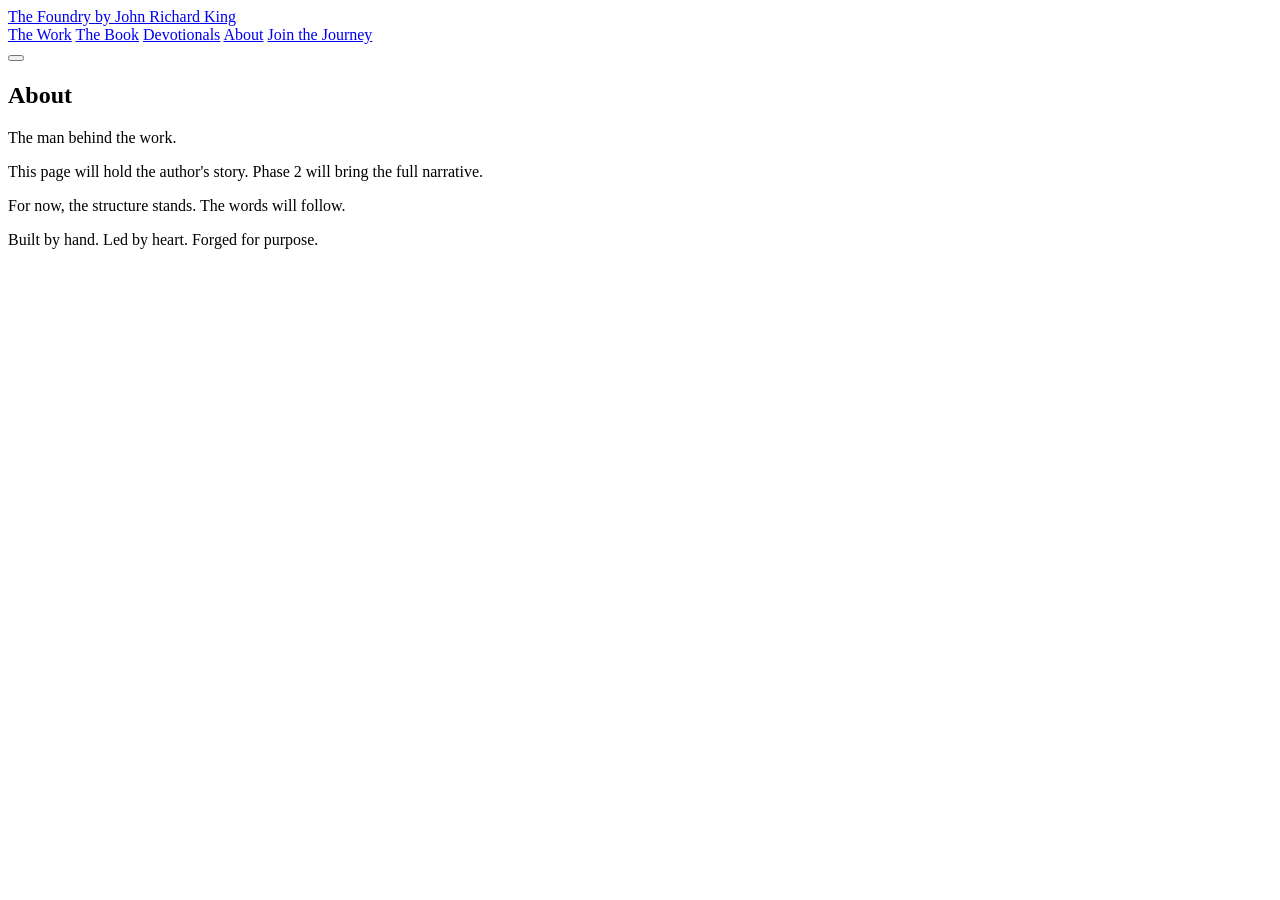
==== about.html @ 4deb9537 "phase 1: Visual Shell" ====
<!DOCTYPE html>
<html lang="en">
<head>
  <meta charset="UTF-8">
  <meta name="viewport" content="width=device-width, initial-scale=1.0">
  <title>About — The Foundry</title>
  <link rel="preconnect" href="https://fonts.googleapis.com">
  <link rel="preconnect" href="https://fonts.gstatic.com" crossorigin>
  <link href="https://fonts.googleapis.com/css2?family=Cormorant+Garamond:wght@400;500;600&family=Inter:wght@300;400;500&display=swap" rel="stylesheet">
  <link rel="stylesheet" href="css/style.css">
</head>
<body>
  <header class="site-header">
    <div class="site-header__inner">
      <a href="index.html" class="site-header__brand">
        <span class="site-header__title">The Foundry</span>
        <span class="site-header__subtitle">by John Richard King</span>
      </a>
      <nav class="site-nav" id="site-nav">
        <a href="work.html" class="site-nav__link">The Work</a>
        <a href="book.html" class="site-nav__link">The Book</a>
        <a href="devotionals.html" class="site-nav__link">Devotionals</a>
        <a href="about.html" class="site-nav__link site-nav__link--active">About</a>
        <a href="join.html" class="site-nav__cta">Join the Journey</a>
      </nav>
      <button class="nav-toggle" id="nav-toggle" aria-label="Toggle navigation">
        <span class="nav-toggle__bar"></span>
        <span class="nav-toggle__bar"></span>
        <span class="nav-toggle__bar"></span>
      </button>
    </div>
  </header>

  <main>
    <section class="page-hero">
      <h1 class="page-hero__title">About</h1>
      <div class="page-hero__rule"></div>
      <p class="page-hero__subtitle">The man behind the work.</p>
    </section>

    <div class="page-content container--narrow">
      <p>This page will hold the author's story. Phase 2 will bring the full narrative.</p>

      <div class="section-rule"></div>

      <p>For now, the structure stands. The words will follow.</p>
    </div>
  </main>

  <footer class="site-footer">
    <div class="container">
      <p class="site-footer__text">Built by hand. Led by heart. Forged for purpose.</p>
    </div>
  </footer>

  <script src="js/main.js"></script>
</body>
</html>
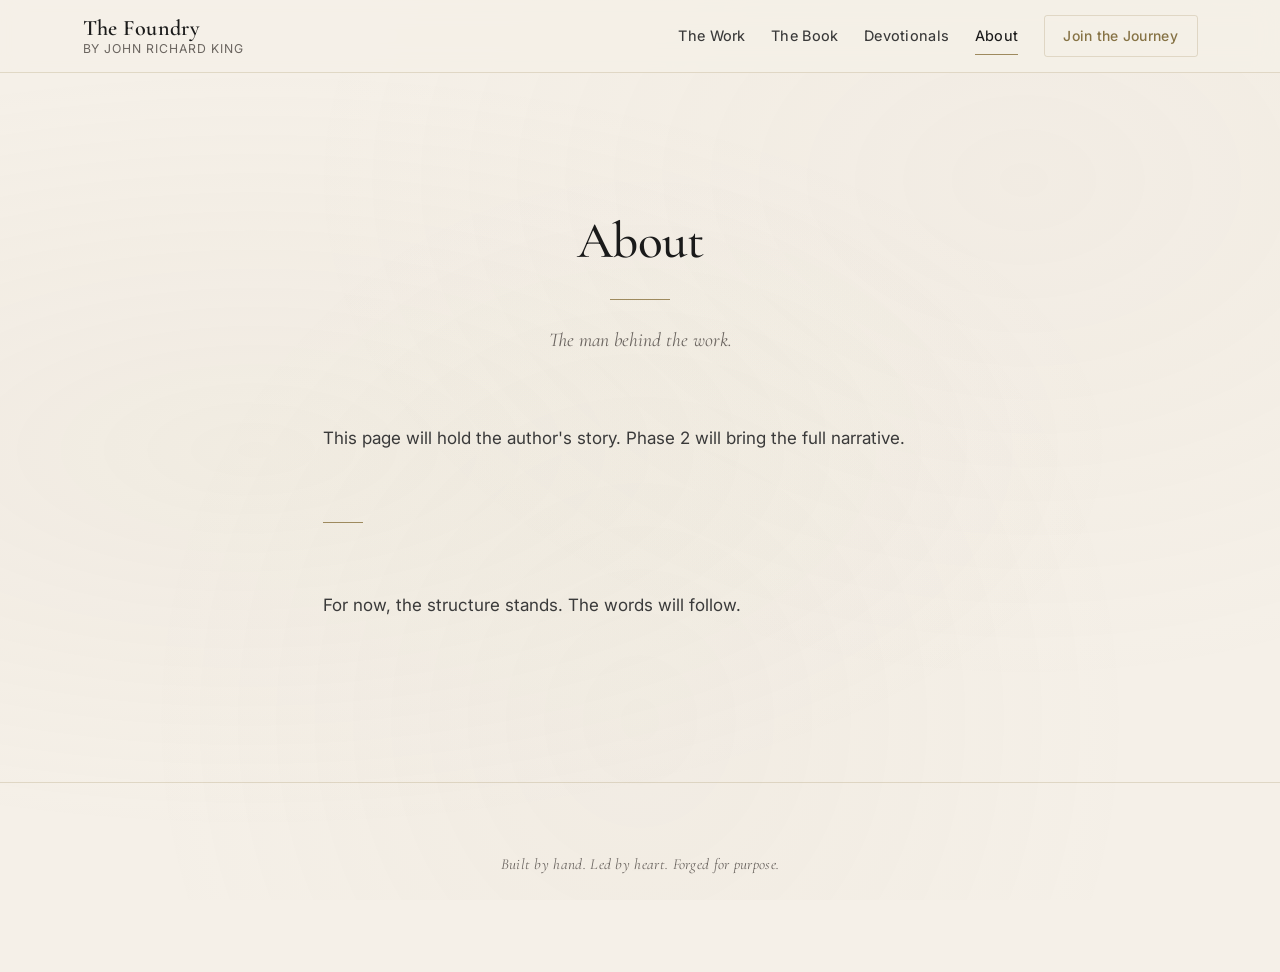
==== commit 0086651d: "Add files via upload" ====
--- a/about.html
+++ b/about.html
@@ -4,10 +4,14 @@
   <meta charset="UTF-8">
   <meta name="viewport" content="width=device-width, initial-scale=1.0">
   <title>About — The Foundry</title>
+  <meta name="description" content="The man behind the work.">
+
   <link rel="preconnect" href="https://fonts.googleapis.com">
   <link rel="preconnect" href="https://fonts.gstatic.com" crossorigin>
   <link href="https://fonts.googleapis.com/css2?family=Cormorant+Garamond:wght@400;500;600&family=Inter:wght@300;400;500&display=swap" rel="stylesheet">
-  <link rel="stylesheet" href="css/style.css">
+
+  <link rel="stylesheet" href="style.css">
+  <script src="main.js" defer></script>
 </head>
 <body>
   <header class="site-header">
@@ -38,13 +42,11 @@
       <p class="page-hero__subtitle">The man behind the work.</p>
     </section>
 
-    <div class="page-content container--narrow">
+    <section class="page-content container--narrow">
       <p>This page will hold the author's story. Phase 2 will bring the full narrative.</p>
-
       <div class="section-rule"></div>
-
       <p>For now, the structure stands. The words will follow.</p>
-    </div>
+    </section>
   </main>
 
   <footer class="site-footer">
@@ -52,7 +54,5 @@
       <p class="site-footer__text">Built by hand. Led by heart. Forged for purpose.</p>
     </div>
   </footer>
-
-  <script src="js/main.js"></script>
 </body>
 </html>
--- a/style.css
+++ b/style.css
@@ -0,0 +1,601 @@
+/* ============================================================
+   johnrichardking.com — Phase 1: Visual System
+   Palette: parchment, letterpress ink, aged brass
+   Feel: archival paper, museum frames, editorial calm
+   ============================================================ */
+
+/* --- Reset & Base --- */
+*, *::before, *::after {
+  margin: 0;
+  padding: 0;
+  box-sizing: border-box;
+}
+
+:root {
+  --parchment:       #F5F0E8;
+  --parchment-deep:  #EDE7DA;
+  --ink:             #1A1A1A;
+  --ink-soft:        #3A3A3A;
+  --ink-muted:       #6B6560;
+  --gold:            #9E8A5E;
+  --gold-dark:       #867345;
+  --gold-light:      #B8A67A;
+  --gold-faint:      rgba(158, 138, 94, 0.15);
+  --gold-hairline:   rgba(158, 138, 94, 0.25);
+  --white:           #FDFCF9;
+  --shadow-soft:     rgba(30, 28, 24, 0.06);
+  --shadow-medium:   rgba(30, 28, 24, 0.12);
+  --shadow-deep:     rgba(30, 28, 24, 0.18);
+
+  --font-serif:      'Cormorant Garamond', 'Georgia', serif;
+  --font-sans:       'Inter', 'Helvetica Neue', sans-serif;
+  --font-size-base:  17px;
+  --line-height:     1.75;
+  --reading-width:   720px;
+
+  --space-xs:  0.5rem;
+  --space-sm:  1rem;
+  --space-md:  1.5rem;
+  --space-lg:  2.5rem;
+  --space-xl:  4rem;
+  --space-2xl: 6rem;
+  --space-3xl: 8rem;
+
+  --ease-gentle:     cubic-bezier(0.25, 0.1, 0.25, 1);
+  --transition-fast: 0.2s var(--ease-gentle);
+  --transition-med:  0.35s var(--ease-gentle);
+  --transition-slow: 0.5s var(--ease-gentle);
+}
+
+
+/* --- Typography --- */
+html {
+  font-size: var(--font-size-base);
+  -webkit-font-smoothing: antialiased;
+  -moz-osx-font-smoothing: grayscale;
+}
+
+body {
+  font-family: var(--font-sans);
+  color: var(--ink);
+  background-color: var(--parchment);
+  line-height: var(--line-height);
+  overflow-x: hidden;
+}
+
+h1, h2, h3, h4, h5, h6 {
+  font-family: var(--font-serif);
+  font-weight: 500;
+  line-height: 1.25;
+  color: var(--ink);
+}
+
+h1 { font-size: clamp(2.2rem, 4vw, 3.2rem); letter-spacing: -0.01em; }
+h2 { font-size: clamp(1.6rem, 3vw, 2.2rem); letter-spacing: -0.005em; }
+h3 { font-size: clamp(1.2rem, 2vw, 1.5rem); }
+
+p {
+  max-width: var(--reading-width);
+  margin-bottom: var(--space-md);
+  color: var(--ink-soft);
+}
+
+a {
+  color: var(--gold-dark);
+  text-decoration: none;
+  transition: color var(--transition-fast);
+}
+
+a:hover { color: var(--gold); }
+
+::selection {
+  background-color: var(--gold-faint);
+  color: var(--ink);
+}
+
+
+/* --- Layout --- */
+.container {
+  width: 100%;
+  max-width: 1200px;
+  margin: 0 auto;
+  padding: 0 var(--space-lg);
+}
+
+.container--narrow {
+  max-width: var(--reading-width);
+  margin: 0 auto;
+  padding: 0 var(--space-lg);
+}
+
+
+/* ============================================================
+   HEADER / NAVIGATION
+   ============================================================ */
+.site-header {
+  position: sticky;
+  top: 0;
+  z-index: 100;
+  background-color: rgba(245, 240, 232, 0.92);
+  backdrop-filter: blur(12px);
+  -webkit-backdrop-filter: blur(12px);
+  border-bottom: 1px solid var(--gold-hairline);
+  transition: box-shadow var(--transition-med);
+}
+
+.site-header.scrolled {
+  box-shadow: 0 1px 8px var(--shadow-soft);
+}
+
+.site-header__inner {
+  display: flex;
+  align-items: center;
+  justify-content: space-between;
+  height: 72px;
+  max-width: 1200px;
+  margin: 0 auto;
+  padding: 0 var(--space-lg);
+}
+
+.site-header__brand {
+  display: flex;
+  flex-direction: column;
+  gap: 0;
+  text-decoration: none;
+}
+
+.site-header__brand:hover { color: var(--ink); }
+
+.site-header__title {
+  font-family: var(--font-serif);
+  font-size: 1.3rem;
+  font-weight: 600;
+  color: var(--ink);
+  letter-spacing: 0.02em;
+  line-height: 1.2;
+}
+
+.site-header__subtitle {
+  font-family: var(--font-sans);
+  font-size: 0.72rem;
+  color: var(--ink-muted);
+  letter-spacing: 0.08em;
+  text-transform: uppercase;
+  line-height: 1.2;
+}
+
+/* Desktop nav */
+.site-nav {
+  display: flex;
+  align-items: center;
+  gap: var(--space-md);
+}
+
+.site-nav__link {
+  font-family: var(--font-sans);
+  font-size: 0.85rem;
+  font-weight: 450;
+  color: var(--ink-soft);
+  letter-spacing: 0.02em;
+  text-decoration: none;
+  padding: 0.4rem 0;
+  position: relative;
+  transition: color var(--transition-fast);
+}
+
+.site-nav__link::after {
+  content: '';
+  position: absolute;
+  bottom: 0;
+  left: 0;
+  width: 0;
+  height: 1px;
+  background-color: var(--gold);
+  transition: width var(--transition-med);
+}
+
+.site-nav__link:hover { color: var(--ink); }
+.site-nav__link:hover::after { width: 100%; }
+.site-nav__link--active { color: var(--ink); }
+.site-nav__link--active::after { width: 100%; }
+
+/* Join button */
+.site-nav__cta {
+  font-family: var(--font-sans);
+  font-size: 0.82rem;
+  font-weight: 500;
+  color: var(--gold-dark);
+  letter-spacing: 0.02em;
+  text-decoration: none;
+  padding: 0.45rem 1.1rem;
+  border: 1px solid var(--gold-hairline);
+  border-radius: 3px;
+  transition: all var(--transition-fast);
+}
+
+.site-nav__cta:hover {
+  border-color: var(--gold);
+  color: var(--gold);
+  background-color: var(--gold-faint);
+}
+
+/* Mobile nav toggle */
+.nav-toggle {
+  display: none;
+  background: none;
+  border: none;
+  cursor: pointer;
+  padding: 0.5rem;
+  flex-direction: column;
+  gap: 5px;
+}
+
+.nav-toggle__bar {
+  display: block;
+  width: 22px;
+  height: 1.5px;
+  background-color: var(--ink);
+  transition: all var(--transition-fast);
+  transform-origin: center;
+}
+
+.nav-toggle.active .nav-toggle__bar:nth-child(1) {
+  transform: translateY(6.5px) rotate(45deg);
+}
+.nav-toggle.active .nav-toggle__bar:nth-child(2) {
+  opacity: 0;
+}
+.nav-toggle.active .nav-toggle__bar:nth-child(3) {
+  transform: translateY(-6.5px) rotate(-45deg);
+}
+
+
+/* ============================================================
+   FOOTER
+   ============================================================ */
+.site-footer {
+  padding: var(--space-xl) 0;
+  border-top: 1px solid var(--gold-hairline);
+  text-align: center;
+}
+
+.site-footer__text {
+  font-family: var(--font-serif);
+  font-size: 0.9rem;
+  font-style: italic;
+  color: var(--ink-muted);
+  letter-spacing: 0.02em;
+  max-width: none;
+}
+
+
+/* ============================================================
+   PAGE HERO SECTIONS
+   ============================================================ */
+.page-hero {
+  padding: var(--space-3xl) 0 var(--space-xl);
+  text-align: center;
+}
+
+.page-hero__title {
+  margin-bottom: var(--space-sm);
+}
+
+.page-hero__rule {
+  width: 60px;
+  height: 1px;
+  background-color: var(--gold);
+  border: none;
+  margin: var(--space-md) auto;
+}
+
+.page-hero__subtitle {
+  font-family: var(--font-serif);
+  font-size: 1.15rem;
+  font-style: italic;
+  color: var(--ink-muted);
+  max-width: 560px;
+  margin: 0 auto;
+  line-height: 1.6;
+}
+
+
+/* ============================================================
+   PICTURE FRAME CARDS — 3D Floating Hover
+   ============================================================ */
+.frame-card {
+  position: relative;
+  background-color: var(--white);
+  border: 1px solid var(--gold-hairline);
+  border-radius: 2px;
+  padding: var(--space-lg);
+  text-decoration: none;
+  color: var(--ink);
+  display: block;
+  transition:
+    transform var(--transition-med),
+    box-shadow var(--transition-med),
+    border-color var(--transition-med);
+  box-shadow:
+    0 1px 3px var(--shadow-soft),
+    0 4px 12px var(--shadow-soft);
+  overflow: hidden;
+}
+
+/* Gold accent line — animates in on hover */
+.frame-card::before {
+  content: '';
+  position: absolute;
+  top: 0;
+  left: 0;
+  right: 0;
+  height: 2px;
+  background-color: var(--gold);
+  transform: scaleX(0);
+  transform-origin: center;
+  transition: transform var(--transition-med);
+}
+
+.frame-card:hover {
+  transform: translateY(-6px);
+  box-shadow:
+    0 4px 12px var(--shadow-medium),
+    0 12px 36px var(--shadow-soft);
+  border-color: var(--gold-light);
+}
+
+.frame-card:hover::before {
+  transform: scaleX(1);
+}
+
+.frame-card__label {
+  font-family: var(--font-sans);
+  font-size: 0.72rem;
+  font-weight: 500;
+  text-transform: uppercase;
+  letter-spacing: 0.12em;
+  color: var(--gold-dark);
+  margin-bottom: var(--space-xs);
+  display: block;
+}
+
+.frame-card__title {
+  font-family: var(--font-serif);
+  font-size: 1.5rem;
+  font-weight: 500;
+  margin-bottom: var(--space-sm);
+  line-height: 1.3;
+}
+
+.frame-card__excerpt {
+  font-size: 0.92rem;
+  color: var(--ink-muted);
+  line-height: 1.65;
+  max-width: none;
+}
+
+.frame-card__arrow {
+  display: inline-block;
+  margin-top: var(--space-md);
+  font-family: var(--font-sans);
+  font-size: 0.8rem;
+  font-weight: 500;
+  color: var(--gold-dark);
+  letter-spacing: 0.05em;
+  transition: transform var(--transition-fast), color var(--transition-fast);
+}
+
+.frame-card:hover .frame-card__arrow {
+  transform: translateX(4px);
+  color: var(--gold);
+}
+
+
+/* ============================================================
+   HOMEPAGE
+   ============================================================ */
+.home-hero {
+  display: flex;
+  flex-direction: column;
+  align-items: center;
+  justify-content: center;
+  min-height: 55vh;
+  padding: var(--space-3xl) var(--space-lg);
+  text-align: center;
+}
+
+.home-hero__title {
+  font-family: var(--font-serif);
+  font-size: clamp(2.4rem, 5vw, 3.8rem);
+  font-weight: 500;
+  letter-spacing: -0.015em;
+  color: var(--ink);
+  margin-bottom: var(--space-sm);
+}
+
+.home-hero__rule {
+  width: 60px;
+  height: 1px;
+  background-color: var(--gold);
+  border: none;
+  margin: var(--space-md) auto;
+}
+
+.home-hero__tagline {
+  font-family: var(--font-serif);
+  font-size: clamp(1.05rem, 2vw, 1.3rem);
+  font-style: italic;
+  color: var(--ink-muted);
+  max-width: 540px;
+  line-height: 1.6;
+}
+
+/* Gateway Cards Grid */
+.home-gateways {
+  padding: 0 0 var(--space-3xl);
+}
+
+.home-gateways__grid {
+  display: grid;
+  grid-template-columns: repeat(3, 1fr);
+  gap: var(--space-lg);
+  max-width: 1100px;
+  margin: 0 auto;
+  padding: 0 var(--space-lg);
+}
+
+
+/* ============================================================
+   THE WORK PAGE
+   ============================================================ */
+.work-grid {
+  display: grid;
+  grid-template-columns: repeat(auto-fit, minmax(320px, 1fr));
+  gap: var(--space-lg);
+  padding-bottom: var(--space-3xl);
+}
+
+
+/* ============================================================
+   CONTENT PAGES
+   ============================================================ */
+.page-content {
+  max-width: var(--reading-width);
+  margin: 0 auto;
+  padding: 0 var(--space-lg) var(--space-3xl);
+}
+
+.page-content p {
+  margin-bottom: var(--space-md);
+}
+
+.page-content h2 {
+  margin-top: var(--space-xl);
+  margin-bottom: var(--space-md);
+}
+
+.section-rule {
+  width: 40px;
+  height: 1px;
+  background-color: var(--gold);
+  border: none;
+  margin: var(--space-xl) 0;
+}
+
+
+/* ============================================================
+   RESPONSIVE
+   ============================================================ */
+@media (max-width: 900px) {
+  .home-gateways__grid {
+    grid-template-columns: 1fr;
+    max-width: 520px;
+  }
+
+  .work-grid {
+    grid-template-columns: 1fr;
+  }
+}
+
+@media (max-width: 768px) {
+  .site-header__inner {
+    height: 64px;
+    padding: 0 var(--space-md);
+  }
+
+  .site-nav {
+    display: none;
+    position: fixed;
+    top: 64px;
+    left: 0;
+    right: 0;
+    bottom: 0;
+    background-color: rgba(245, 240, 232, 0.98);
+    backdrop-filter: blur(16px);
+    -webkit-backdrop-filter: blur(16px);
+    flex-direction: column;
+    align-items: center;
+    justify-content: center;
+    gap: var(--space-lg);
+    padding: var(--space-xl);
+  }
+
+  .site-nav.open {
+    display: flex;
+  }
+
+  .site-nav__link {
+    font-size: 1.1rem;
+  }
+
+  .site-nav__cta {
+    font-size: 1rem;
+    padding: 0.6rem 1.5rem;
+  }
+
+  .nav-toggle {
+    display: flex;
+  }
+
+  .container,
+  .container--narrow {
+    padding: 0 var(--space-md);
+  }
+
+  .home-hero {
+    min-height: 45vh;
+    padding: var(--space-2xl) var(--space-md);
+  }
+
+  .page-hero {
+    padding: var(--space-2xl) 0 var(--space-lg);
+  }
+
+  .home-gateways__grid {
+    padding: 0 var(--space-md);
+  }
+
+  .page-content {
+    padding: 0 var(--space-md) var(--space-3xl);
+  }
+}
+
+
+/* ============================================================
+   PREFERS REDUCED MOTION
+   ============================================================ */
+@media (prefers-reduced-motion: reduce) {
+  .frame-card,
+  .frame-card::before,
+  .frame-card__arrow,
+  .site-nav__link::after {
+    transition: none !important;
+  }
+
+  .frame-card:hover {
+    transform: none;
+  }
+
+  .frame-card:hover .frame-card__arrow {
+    transform: none;
+  }
+}
+
+
+/* ============================================================
+   SUBTLE PARCHMENT TEXTURE
+   ============================================================ */
+body::before {
+  content: '';
+  position: fixed;
+  top: 0;
+  left: 0;
+  width: 100%;
+  height: 100%;
+  pointer-events: none;
+  z-index: -1;
+  background-image:
+    radial-gradient(ellipse at 20% 50%, rgba(200, 185, 155, 0.08) 0%, transparent 60%),
+    radial-gradient(ellipse at 80% 20%, rgba(200, 185, 155, 0.06) 0%, transparent 50%),
+    radial-gradient(ellipse at 50% 80%, rgba(180, 165, 135, 0.05) 0%, transparent 55%);
+}
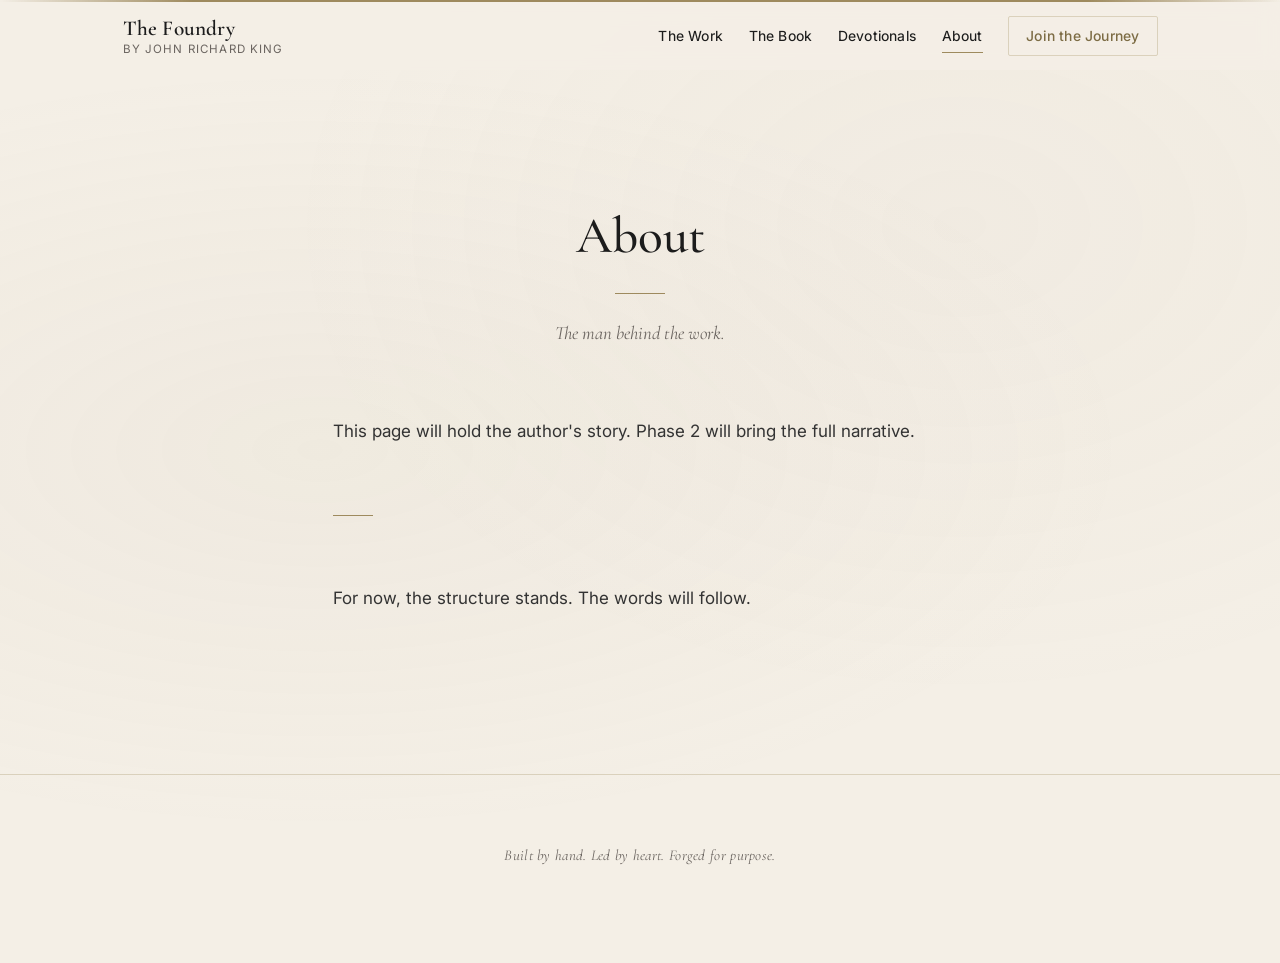
==== commit 0bd6d52d: "Add files via upload" ====
--- a/about.html
+++ b/about.html
@@ -8,12 +8,15 @@
 
   <link rel="preconnect" href="https://fonts.googleapis.com">
   <link rel="preconnect" href="https://fonts.gstatic.com" crossorigin>
-  <link href="https://fonts.googleapis.com/css2?family=Cormorant+Garamond:wght@400;500;600&family=Inter:wght@300;400;500&display=swap" rel="stylesheet">
+  <link href="https://fonts.googleapis.com/css2?family=Cormorant+Garamond:ital,wght@0,400;0,500;0,600;1,400;1,500&family=Inter:wght@300;400;450;500&display=swap" rel="stylesheet">
 
   <link rel="stylesheet" href="style.css">
   <script src="main.js" defer></script>
 </head>
 <body>
+
+  <div class="gold-top-rule"></div>
+
   <header class="site-header">
     <div class="site-header__inner">
       <a href="index.html" class="site-header__brand">
--- a/style.css
+++ b/style.css
@@ -1,10 +1,8 @@
 /* ============================================================
-   johnrichardking.com — Phase 1: Visual System
-   Palette: parchment, letterpress ink, aged brass
-   Feel: archival paper, museum frames, editorial calm
-   ============================================================ */
-
-/* --- Reset & Base --- */
+   johnrichardking.com — V3
+   A study, a desk, a book left open, a conversation begun.
+   ============================================================ */
+
 *, *::before, *::after {
   margin: 0;
   padding: 0;
@@ -12,175 +10,187 @@
 }
 
 :root {
-  --parchment:       #F5F0E8;
-  --parchment-deep:  #EDE7DA;
-  --ink:             #1A1A1A;
-  --ink-soft:        #3A3A3A;
+  /* Palette */
+  --parchment:       #F4EFE6;
+  --parchment-warm:  #EDE8DC;
+  --ink:             #1C1C1C;
+  --ink-soft:        #333333;
   --ink-muted:       #6B6560;
+  --ink-faint:       #9A948D;
   --gold:            #9E8A5E;
-  --gold-dark:       #867345;
+  --gold-dark:       #7D6C45;
   --gold-light:      #B8A67A;
-  --gold-faint:      rgba(158, 138, 94, 0.15);
-  --gold-hairline:   rgba(158, 138, 94, 0.25);
-  --white:           #FDFCF9;
-  --shadow-soft:     rgba(30, 28, 24, 0.06);
-  --shadow-medium:   rgba(30, 28, 24, 0.12);
-  --shadow-deep:     rgba(30, 28, 24, 0.18);
-
-  --font-serif:      'Cormorant Garamond', 'Georgia', serif;
-  --font-sans:       'Inter', 'Helvetica Neue', sans-serif;
-  --font-size-base:  17px;
-  --line-height:     1.75;
-  --reading-width:   720px;
-
-  --space-xs:  0.5rem;
-  --space-sm:  1rem;
-  --space-md:  1.5rem;
-  --space-lg:  2.5rem;
-  --space-xl:  4rem;
-  --space-2xl: 6rem;
-  --space-3xl: 8rem;
-
-  --ease-gentle:     cubic-bezier(0.25, 0.1, 0.25, 1);
-  --transition-fast: 0.2s var(--ease-gentle);
-  --transition-med:  0.35s var(--ease-gentle);
-  --transition-slow: 0.5s var(--ease-gentle);
-}
-
-
-/* --- Typography --- */
+  --gold-faint:      rgba(158, 138, 94, 0.12);
+  --gold-hairline:   rgba(158, 138, 94, 0.3);
+  --cream:           #FDFBF7;
+  --dark:            #1C1C1A;
+  --dark-soft:       #2A2A27;
+  --shadow-xs:       rgba(28, 28, 26, 0.04);
+  --shadow-sm:       rgba(28, 28, 26, 0.08);
+  --shadow-md:       rgba(28, 28, 26, 0.14);
+
+  /* Typography */
+  --serif:           'Cormorant Garamond', 'Georgia', serif;
+  --sans:            'Inter', 'Helvetica Neue', sans-serif;
+  --base-size:       17px;
+  --reading-measure: 700px;
+
+  /* Spacing */
+  --xs:  0.5rem;
+  --sm:  1rem;
+  --md:  1.5rem;
+  --lg:  2.5rem;
+  --xl:  4rem;
+  --2xl: 6rem;
+  --3xl: 8rem;
+
+  /* Motion */
+  --ease:        cubic-bezier(0.25, 0.1, 0.25, 1);
+  --t-fast:      0.2s var(--ease);
+  --t-med:       0.35s var(--ease);
+}
+
+
+/* --- Base --- */
 html {
-  font-size: var(--font-size-base);
+  font-size: var(--base-size);
   -webkit-font-smoothing: antialiased;
   -moz-osx-font-smoothing: grayscale;
+  scroll-behavior: smooth;
 }
 
 body {
-  font-family: var(--font-sans);
+  font-family: var(--sans);
   color: var(--ink);
   background-color: var(--parchment);
-  line-height: var(--line-height);
+  line-height: 1.72;
   overflow-x: hidden;
 }
 
-h1, h2, h3, h4, h5, h6 {
-  font-family: var(--font-serif);
-  font-weight: 500;
-  line-height: 1.25;
+h1, h2, h3, h4 {
+  font-family: var(--serif);
+  font-weight: 500;
+  line-height: 1.2;
   color: var(--ink);
 }
 
-h1 { font-size: clamp(2.2rem, 4vw, 3.2rem); letter-spacing: -0.01em; }
-h2 { font-size: clamp(1.6rem, 3vw, 2.2rem); letter-spacing: -0.005em; }
-h3 { font-size: clamp(1.2rem, 2vw, 1.5rem); }
-
 p {
-  max-width: var(--reading-width);
-  margin-bottom: var(--space-md);
+  max-width: var(--reading-measure);
   color: var(--ink-soft);
+  margin-bottom: var(--md);
 }
 
 a {
   color: var(--gold-dark);
   text-decoration: none;
-  transition: color var(--transition-fast);
-}
-
+  transition: color var(--t-fast);
+}
 a:hover { color: var(--gold); }
 
 ::selection {
-  background-color: var(--gold-faint);
+  background: var(--gold-faint);
   color: var(--ink);
+}
+
+img {
+  max-width: 100%;
+  display: block;
 }
 
 
 /* --- Layout --- */
 .container {
-  width: 100%;
-  max-width: 1200px;
+  max-width: 1120px;
   margin: 0 auto;
-  padding: 0 var(--space-lg);
+  padding: 0 var(--lg);
 }
 
 .container--narrow {
-  max-width: var(--reading-width);
+  max-width: var(--reading-measure);
   margin: 0 auto;
-  padding: 0 var(--space-lg);
-}
-
-
-/* ============================================================
-   HEADER / NAVIGATION
+  padding: 0 var(--lg);
+}
+
+
+/* ============================================================
+   GOLD TOP RULE
+   ============================================================ */
+.gold-top-rule {
+  height: 2px;
+  background: linear-gradient(90deg,
+    transparent 0%,
+    var(--gold) 15%,
+    var(--gold) 85%,
+    transparent 100%
+  );
+}
+
+
+/* ============================================================
+   NAVIGATION — Editorial, not app-style
    ============================================================ */
 .site-header {
   position: sticky;
   top: 0;
   z-index: 100;
-  background-color: rgba(245, 240, 232, 0.92);
-  backdrop-filter: blur(12px);
-  -webkit-backdrop-filter: blur(12px);
-  border-bottom: 1px solid var(--gold-hairline);
-  transition: box-shadow var(--transition-med);
-}
-
-.site-header.scrolled {
-  box-shadow: 0 1px 8px var(--shadow-soft);
+  background-color: rgba(244, 239, 230, 0.95);
+  backdrop-filter: blur(10px);
+  -webkit-backdrop-filter: blur(10px);
 }
 
 .site-header__inner {
   display: flex;
   align-items: center;
   justify-content: space-between;
-  height: 72px;
-  max-width: 1200px;
+  height: 68px;
+  max-width: 1120px;
   margin: 0 auto;
-  padding: 0 var(--space-lg);
+  padding: 0 var(--lg);
 }
 
 .site-header__brand {
   display: flex;
   flex-direction: column;
-  gap: 0;
   text-decoration: none;
 }
 
 .site-header__brand:hover { color: var(--ink); }
 
 .site-header__title {
-  font-family: var(--font-serif);
-  font-size: 1.3rem;
+  font-family: var(--serif);
+  font-size: 1.25rem;
   font-weight: 600;
   color: var(--ink);
-  letter-spacing: 0.02em;
+  letter-spacing: 0.01em;
   line-height: 1.2;
 }
 
 .site-header__subtitle {
-  font-family: var(--font-sans);
-  font-size: 0.72rem;
+  font-family: var(--sans);
+  font-size: 0.68rem;
   color: var(--ink-muted);
-  letter-spacing: 0.08em;
+  letter-spacing: 0.1em;
   text-transform: uppercase;
-  line-height: 1.2;
-}
-
-/* Desktop nav */
+  line-height: 1.1;
+  margin-top: 1px;
+}
+
 .site-nav {
   display: flex;
   align-items: center;
-  gap: var(--space-md);
+  gap: var(--md);
 }
 
 .site-nav__link {
-  font-family: var(--font-sans);
-  font-size: 0.85rem;
+  font-family: var(--sans);
+  font-size: 0.82rem;
   font-weight: 450;
-  color: var(--ink-soft);
-  letter-spacing: 0.02em;
+  color: var(--ink);
+  letter-spacing: 0.015em;
   text-decoration: none;
-  padding: 0.4rem 0;
+  padding: 0.3rem 0;
   position: relative;
-  transition: color var(--transition-fast);
+  transition: color var(--t-fast);
 }
 
 .site-nav__link::after {
@@ -190,36 +200,36 @@
   left: 0;
   width: 0;
   height: 1px;
-  background-color: var(--gold);
-  transition: width var(--transition-med);
-}
-
-.site-nav__link:hover { color: var(--ink); }
-.site-nav__link:hover::after { width: 100%; }
-.site-nav__link--active { color: var(--ink); }
-.site-nav__link--active::after { width: 100%; }
-
-/* Join button */
+  background: var(--gold);
+  transition: width var(--t-med);
+}
+
+.site-nav__link:hover::after,
+.site-nav__link--active::after {
+  width: 100%;
+}
+
+/* Join — gold accent */
 .site-nav__cta {
-  font-family: var(--font-sans);
+  font-family: var(--sans);
   font-size: 0.82rem;
   font-weight: 500;
   color: var(--gold-dark);
-  letter-spacing: 0.02em;
+  letter-spacing: 0.015em;
   text-decoration: none;
-  padding: 0.45rem 1.1rem;
+  padding: 0.4rem 1rem;
   border: 1px solid var(--gold-hairline);
-  border-radius: 3px;
-  transition: all var(--transition-fast);
+  border-radius: 2px;
+  transition: all var(--t-fast);
 }
 
 .site-nav__cta:hover {
   border-color: var(--gold);
+  background: var(--gold-faint);
   color: var(--gold);
-  background-color: var(--gold-faint);
-}
-
-/* Mobile nav toggle */
+}
+
+/* Mobile toggle */
 .nav-toggle {
   display: none;
   background: none;
@@ -234,95 +244,236 @@
   display: block;
   width: 22px;
   height: 1.5px;
-  background-color: var(--ink);
-  transition: all var(--transition-fast);
+  background: var(--ink);
+  transition: all var(--t-fast);
   transform-origin: center;
 }
 
 .nav-toggle.active .nav-toggle__bar:nth-child(1) {
   transform: translateY(6.5px) rotate(45deg);
 }
-.nav-toggle.active .nav-toggle__bar:nth-child(2) {
-  opacity: 0;
-}
+.nav-toggle.active .nav-toggle__bar:nth-child(2) { opacity: 0; }
 .nav-toggle.active .nav-toggle__bar:nth-child(3) {
   transform: translateY(-6.5px) rotate(-45deg);
 }
 
 
 /* ============================================================
-   FOOTER
-   ============================================================ */
-.site-footer {
-  padding: var(--space-xl) 0;
-  border-top: 1px solid var(--gold-hairline);
+   HOMEPAGE HERO
+   Photo left, text right (or stacked on mobile)
+   ============================================================ */
+.hero {
+  padding: var(--3xl) 0 var(--2xl);
+}
+
+.hero__inner {
+  display: grid;
+  grid-template-columns: 1fr 1.2fr;
+  gap: var(--2xl);
+  align-items: center;
+  max-width: 1120px;
+  margin: 0 auto;
+  padding: 0 var(--lg);
+}
+
+.hero__photo-frame {
+  position: relative;
+}
+
+.hero__photo {
+  width: 100%;
+  max-width: 420px;
+  border-radius: 2px;
+  box-shadow:
+    0 2px 8px var(--shadow-sm),
+    0 8px 32px var(--shadow-xs);
+}
+
+.hero__photo-frame::after {
+  content: '';
+  position: absolute;
+  bottom: -8px;
+  left: 8px;
+  right: -8px;
+  top: 8px;
+  border: 1px solid var(--gold-hairline);
+  border-radius: 2px;
+  z-index: -1;
+}
+
+.hero__text {
+  max-width: 520px;
+}
+
+.hero__overline {
+  font-family: var(--sans);
+  font-size: 0.72rem;
+  font-weight: 500;
+  text-transform: uppercase;
+  letter-spacing: 0.14em;
+  color: var(--gold-dark);
+  margin-bottom: var(--sm);
+}
+
+.hero__headline {
+  font-family: var(--serif);
+  font-size: clamp(2.2rem, 4.5vw, 3.4rem);
+  font-weight: 500;
+  letter-spacing: -0.01em;
+  line-height: 1.15;
+  color: var(--ink);
+  margin-bottom: var(--md);
+}
+
+.hero__body {
+  font-size: 1rem;
+  line-height: 1.75;
+  color: var(--ink-soft);
+  margin-bottom: var(--lg);
+}
+
+.hero__actions {
+  display: flex;
+  align-items: center;
+  gap: var(--md);
+  flex-wrap: wrap;
+}
+
+.btn-primary {
+  display: inline-block;
+  font-family: var(--sans);
+  font-size: 0.88rem;
+  font-weight: 500;
+  color: var(--cream);
+  background: var(--ink);
+  padding: 0.7rem 1.6rem;
+  border-radius: 2px;
+  letter-spacing: 0.02em;
+  text-decoration: none;
+  transition: all var(--t-fast);
+}
+
+.btn-primary:hover {
+  background: var(--dark-soft);
+  color: var(--cream);
+}
+
+.btn-secondary {
+  display: inline-block;
+  font-family: var(--sans);
+  font-size: 0.85rem;
+  font-weight: 450;
+  color: var(--gold-dark);
+  letter-spacing: 0.02em;
+  text-decoration: none;
+  padding: 0.3rem 0;
+  border-bottom: 1px solid var(--gold-hairline);
+  transition: all var(--t-fast);
+}
+
+.btn-secondary:hover {
+  color: var(--gold);
+  border-color: var(--gold);
+}
+
+
+/* ============================================================
+   DARK BANNER — Horizontal quote section
+   ============================================================ */
+.dark-banner {
+  background: var(--dark);
+  padding: var(--2xl) 0;
+}
+
+.dark-banner__inner {
+  max-width: 800px;
+  margin: 0 auto;
+  padding: 0 var(--lg);
   text-align: center;
 }
 
-.site-footer__text {
-  font-family: var(--font-serif);
-  font-size: 0.9rem;
+.dark-banner__quote {
+  font-family: var(--serif);
+  font-size: clamp(1.3rem, 2.5vw, 1.8rem);
+  font-weight: 400;
+  font-style: italic;
+  color: var(--parchment);
+  line-height: 1.5;
+  margin-bottom: var(--md);
+}
+
+.dark-banner__rule {
+  width: 50px;
+  height: 1px;
+  background: var(--gold);
+  margin: var(--md) auto;
+}
+
+.dark-banner__attr {
+  font-family: var(--sans);
+  font-size: 0.78rem;
+  font-weight: 400;
+  color: var(--ink-faint);
+  letter-spacing: 0.06em;
+  text-transform: uppercase;
+}
+
+
+/* ============================================================
+   PAGE HERO — Inner pages
+   ============================================================ */
+.page-hero {
+  padding: var(--3xl) 0 var(--xl);
+  text-align: center;
+}
+
+.page-hero__title {
+  font-family: var(--serif);
+  font-size: clamp(2.2rem, 4vw, 3.2rem);
+  font-weight: 500;
+  margin-bottom: var(--sm);
+}
+
+.page-hero__rule {
+  width: 50px;
+  height: 1px;
+  background: var(--gold);
+  margin: var(--md) auto;
+}
+
+.page-hero__subtitle {
+  font-family: var(--serif);
+  font-size: 1.1rem;
   font-style: italic;
   color: var(--ink-muted);
-  letter-spacing: 0.02em;
-  max-width: none;
-}
-
-
-/* ============================================================
-   PAGE HERO SECTIONS
-   ============================================================ */
-.page-hero {
-  padding: var(--space-3xl) 0 var(--space-xl);
-  text-align: center;
-}
-
-.page-hero__title {
-  margin-bottom: var(--space-sm);
-}
-
-.page-hero__rule {
-  width: 60px;
-  height: 1px;
-  background-color: var(--gold);
-  border: none;
-  margin: var(--space-md) auto;
-}
-
-.page-hero__subtitle {
-  font-family: var(--font-serif);
-  font-size: 1.15rem;
-  font-style: italic;
-  color: var(--ink-muted);
-  max-width: 560px;
+  max-width: 520px;
   margin: 0 auto;
   line-height: 1.6;
 }
 
 
 /* ============================================================
-   PICTURE FRAME CARDS — 3D Floating Hover
+   FRAME CARDS — Picture-frame lift hover
    ============================================================ */
 .frame-card {
   position: relative;
-  background-color: var(--white);
+  background: var(--cream);
   border: 1px solid var(--gold-hairline);
   border-radius: 2px;
-  padding: var(--space-lg);
+  padding: var(--lg);
   text-decoration: none;
   color: var(--ink);
   display: block;
   transition:
-    transform var(--transition-med),
-    box-shadow var(--transition-med),
-    border-color var(--transition-med);
+    transform var(--t-med),
+    box-shadow var(--t-med),
+    border-color var(--t-med);
   box-shadow:
-    0 1px 3px var(--shadow-soft),
-    0 4px 12px var(--shadow-soft);
+    0 1px 4px var(--shadow-xs),
+    0 4px 16px var(--shadow-xs);
   overflow: hidden;
 }
 
-/* Gold accent line — animates in on hover */
 .frame-card::before {
   content: '';
   position: absolute;
@@ -330,17 +481,17 @@
   left: 0;
   right: 0;
   height: 2px;
-  background-color: var(--gold);
+  background: var(--gold);
   transform: scaleX(0);
   transform-origin: center;
-  transition: transform var(--transition-med);
+  transition: transform var(--t-med);
 }
 
 .frame-card:hover {
-  transform: translateY(-6px);
+  transform: translateY(-5px);
   box-shadow:
-    0 4px 12px var(--shadow-medium),
-    0 12px 36px var(--shadow-soft);
+    0 4px 12px var(--shadow-sm),
+    0 16px 40px var(--shadow-xs);
   border-color: var(--gold-light);
 }
 
@@ -349,26 +500,26 @@
 }
 
 .frame-card__label {
-  font-family: var(--font-sans);
-  font-size: 0.72rem;
+  font-family: var(--sans);
+  font-size: 0.7rem;
   font-weight: 500;
   text-transform: uppercase;
   letter-spacing: 0.12em;
   color: var(--gold-dark);
-  margin-bottom: var(--space-xs);
+  margin-bottom: var(--xs);
   display: block;
 }
 
 .frame-card__title {
-  font-family: var(--font-serif);
-  font-size: 1.5rem;
-  font-weight: 500;
-  margin-bottom: var(--space-sm);
+  font-family: var(--serif);
+  font-size: 1.4rem;
+  font-weight: 500;
+  margin-bottom: var(--sm);
   line-height: 1.3;
 }
 
 .frame-card__excerpt {
-  font-size: 0.92rem;
+  font-size: 0.9rem;
   color: var(--ink-muted);
   line-height: 1.65;
   max-width: none;
@@ -376,13 +527,13 @@
 
 .frame-card__arrow {
   display: inline-block;
-  margin-top: var(--space-md);
-  font-family: var(--font-sans);
-  font-size: 0.8rem;
+  margin-top: var(--md);
+  font-family: var(--sans);
+  font-size: 0.78rem;
   font-weight: 500;
   color: var(--gold-dark);
-  letter-spacing: 0.05em;
-  transition: transform var(--transition-fast), color var(--transition-fast);
+  letter-spacing: 0.04em;
+  transition: transform var(--t-fast), color var(--t-fast);
 }
 
 .frame-card:hover .frame-card__arrow {
@@ -392,94 +543,56 @@
 
 
 /* ============================================================
-   HOMEPAGE
-   ============================================================ */
-.home-hero {
-  display: flex;
-  flex-direction: column;
-  align-items: center;
-  justify-content: center;
-  min-height: 55vh;
-  padding: var(--space-3xl) var(--space-lg);
-  text-align: center;
-}
-
-.home-hero__title {
-  font-family: var(--font-serif);
-  font-size: clamp(2.4rem, 5vw, 3.8rem);
-  font-weight: 500;
-  letter-spacing: -0.015em;
-  color: var(--ink);
-  margin-bottom: var(--space-sm);
-}
-
-.home-hero__rule {
-  width: 60px;
-  height: 1px;
-  background-color: var(--gold);
-  border: none;
-  margin: var(--space-md) auto;
-}
-
-.home-hero__tagline {
-  font-family: var(--font-serif);
-  font-size: clamp(1.05rem, 2vw, 1.3rem);
-  font-style: italic;
-  color: var(--ink-muted);
-  max-width: 540px;
-  line-height: 1.6;
-}
-
-/* Gateway Cards Grid */
-.home-gateways {
-  padding: 0 0 var(--space-3xl);
-}
-
-.home-gateways__grid {
-  display: grid;
-  grid-template-columns: repeat(3, 1fr);
-  gap: var(--space-lg);
-  max-width: 1100px;
-  margin: 0 auto;
-  padding: 0 var(--space-lg);
-}
-
-
-/* ============================================================
-   THE WORK PAGE
+   WORK GRID
    ============================================================ */
 .work-grid {
   display: grid;
-  grid-template-columns: repeat(auto-fit, minmax(320px, 1fr));
-  gap: var(--space-lg);
-  padding-bottom: var(--space-3xl);
-}
-
-
-/* ============================================================
-   CONTENT PAGES
+  grid-template-columns: repeat(auto-fit, minmax(300px, 1fr));
+  gap: var(--lg);
+  padding-bottom: var(--3xl);
+}
+
+
+/* ============================================================
+   PAGE CONTENT — Reading sections
    ============================================================ */
 .page-content {
-  max-width: var(--reading-width);
+  max-width: var(--reading-measure);
   margin: 0 auto;
-  padding: 0 var(--space-lg) var(--space-3xl);
-}
-
-.page-content p {
-  margin-bottom: var(--space-md);
+  padding: 0 var(--lg) var(--3xl);
 }
 
 .page-content h2 {
-  margin-top: var(--space-xl);
-  margin-bottom: var(--space-md);
+  font-size: clamp(1.4rem, 2.5vw, 1.8rem);
+  margin-top: var(--xl);
+  margin-bottom: var(--md);
 }
 
 .section-rule {
   width: 40px;
   height: 1px;
-  background-color: var(--gold);
+  background: var(--gold);
   border: none;
-  margin: var(--space-xl) 0;
+  margin: var(--xl) 0;
+}
+
+
+/* ============================================================
+   FOOTER
+   ============================================================ */
+.site-footer {
+  padding: var(--xl) 0;
+  border-top: 1px solid var(--gold-hairline);
+  text-align: center;
+}
+
+.site-footer__text {
+  font-family: var(--serif);
+  font-size: 0.88rem;
+  font-style: italic;
+  color: var(--ink-muted);
+  letter-spacing: 0.02em;
+  max-width: none;
 }
 
 
@@ -487,9 +600,26 @@
    RESPONSIVE
    ============================================================ */
 @media (max-width: 900px) {
-  .home-gateways__grid {
+  .hero__inner {
     grid-template-columns: 1fr;
-    max-width: 520px;
+    gap: var(--xl);
+    text-align: center;
+  }
+
+  .hero__photo-frame {
+    max-width: 320px;
+    margin: 0 auto;
+  }
+
+  .hero__photo-frame::after { display: none; }
+
+  .hero__text {
+    max-width: 100%;
+    margin: 0 auto;
+  }
+
+  .hero__actions {
+    justify-content: center;
   }
 
   .work-grid {
@@ -499,103 +629,78 @@
 
 @media (max-width: 768px) {
   .site-header__inner {
-    height: 64px;
-    padding: 0 var(--space-md);
+    height: 60px;
+    padding: 0 var(--md);
   }
 
   .site-nav {
     display: none;
     position: fixed;
-    top: 64px;
+    top: 62px;
     left: 0;
     right: 0;
     bottom: 0;
-    background-color: rgba(245, 240, 232, 0.98);
+    background: rgba(244, 239, 230, 0.98);
     backdrop-filter: blur(16px);
     -webkit-backdrop-filter: blur(16px);
     flex-direction: column;
     align-items: center;
     justify-content: center;
-    gap: var(--space-lg);
-    padding: var(--space-xl);
-  }
-
-  .site-nav.open {
-    display: flex;
-  }
-
-  .site-nav__link {
-    font-size: 1.1rem;
-  }
-
-  .site-nav__cta {
-    font-size: 1rem;
-    padding: 0.6rem 1.5rem;
-  }
-
-  .nav-toggle {
-    display: flex;
-  }
+    gap: var(--lg);
+    z-index: 99;
+  }
+
+  .site-nav.open { display: flex; }
+  .site-nav__link { font-size: 1.1rem; }
+  .site-nav__cta { font-size: 1rem; padding: 0.6rem 1.5rem; }
+  .nav-toggle { display: flex; }
 
   .container,
   .container--narrow {
-    padding: 0 var(--space-md);
-  }
-
-  .home-hero {
-    min-height: 45vh;
-    padding: var(--space-2xl) var(--space-md);
+    padding: 0 var(--md);
+  }
+
+  .hero {
+    padding: var(--2xl) 0 var(--xl);
+  }
+
+  .hero__inner {
+    padding: 0 var(--md);
   }
 
   .page-hero {
-    padding: var(--space-2xl) 0 var(--space-lg);
-  }
-
-  .home-gateways__grid {
-    padding: 0 var(--space-md);
+    padding: var(--2xl) 0 var(--lg);
   }
 
   .page-content {
-    padding: 0 var(--space-md) var(--space-3xl);
-  }
-}
-
-
-/* ============================================================
-   PREFERS REDUCED MOTION
+    padding: 0 var(--md) var(--2xl);
+  }
+}
+
+
+/* ============================================================
+   REDUCED MOTION
    ============================================================ */
 @media (prefers-reduced-motion: reduce) {
-  .frame-card,
-  .frame-card::before,
-  .frame-card__arrow,
-  .site-nav__link::after {
-    transition: none !important;
-  }
-
-  .frame-card:hover {
-    transform: none;
-  }
-
-  .frame-card:hover .frame-card__arrow {
-    transform: none;
-  }
-}
-
-
-/* ============================================================
-   SUBTLE PARCHMENT TEXTURE
+  *, *::before, *::after {
+    transition-duration: 0s !important;
+  }
+  html { scroll-behavior: auto; }
+  .frame-card:hover { transform: none; }
+  .frame-card:hover .frame-card__arrow { transform: none; }
+}
+
+
+/* ============================================================
+   PARCHMENT TEXTURE (subtle)
    ============================================================ */
 body::before {
   content: '';
   position: fixed;
-  top: 0;
-  left: 0;
-  width: 100%;
-  height: 100%;
+  inset: 0;
   pointer-events: none;
   z-index: -1;
   background-image:
-    radial-gradient(ellipse at 20% 50%, rgba(200, 185, 155, 0.08) 0%, transparent 60%),
-    radial-gradient(ellipse at 80% 20%, rgba(200, 185, 155, 0.06) 0%, transparent 50%),
-    radial-gradient(ellipse at 50% 80%, rgba(180, 165, 135, 0.05) 0%, transparent 55%);
-}
+    radial-gradient(ellipse at 25% 50%, rgba(190, 175, 145, 0.07) 0%, transparent 60%),
+    radial-gradient(ellipse at 75% 25%, rgba(190, 175, 145, 0.05) 0%, transparent 50%);
+}
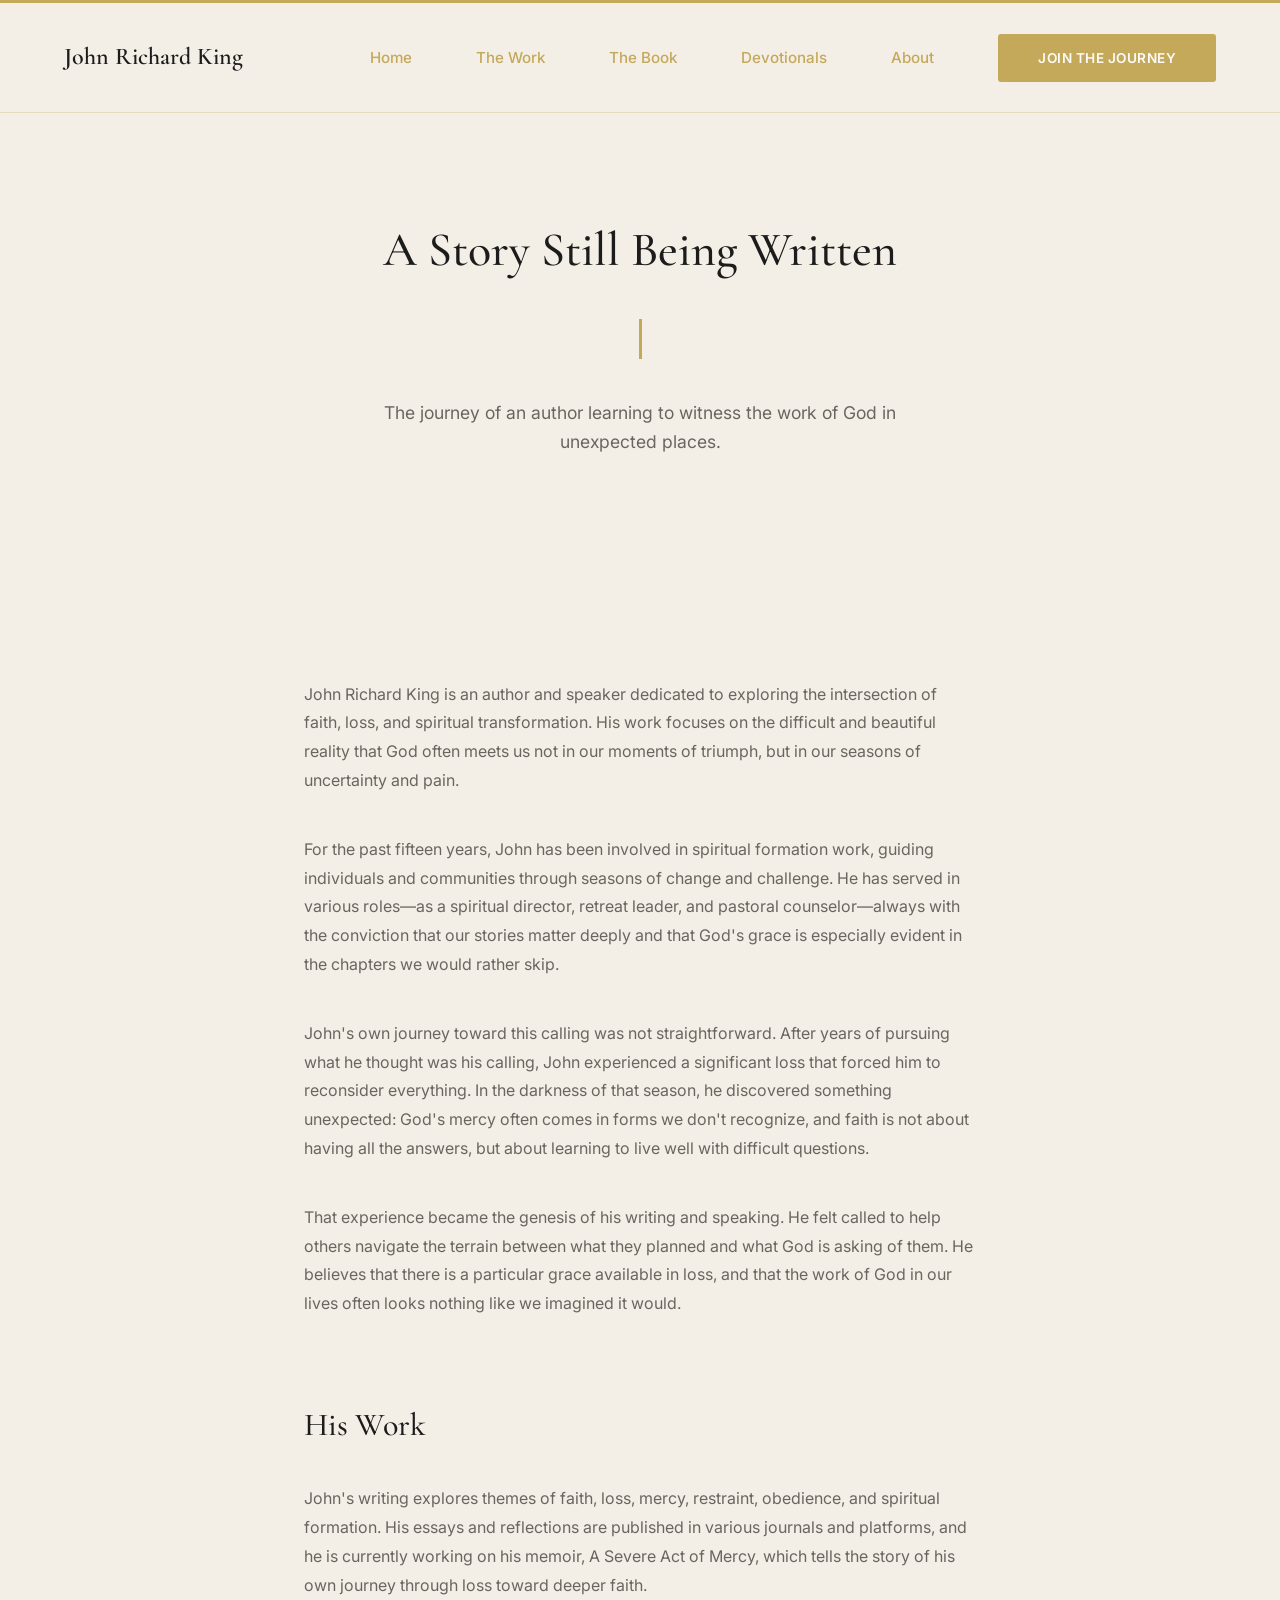
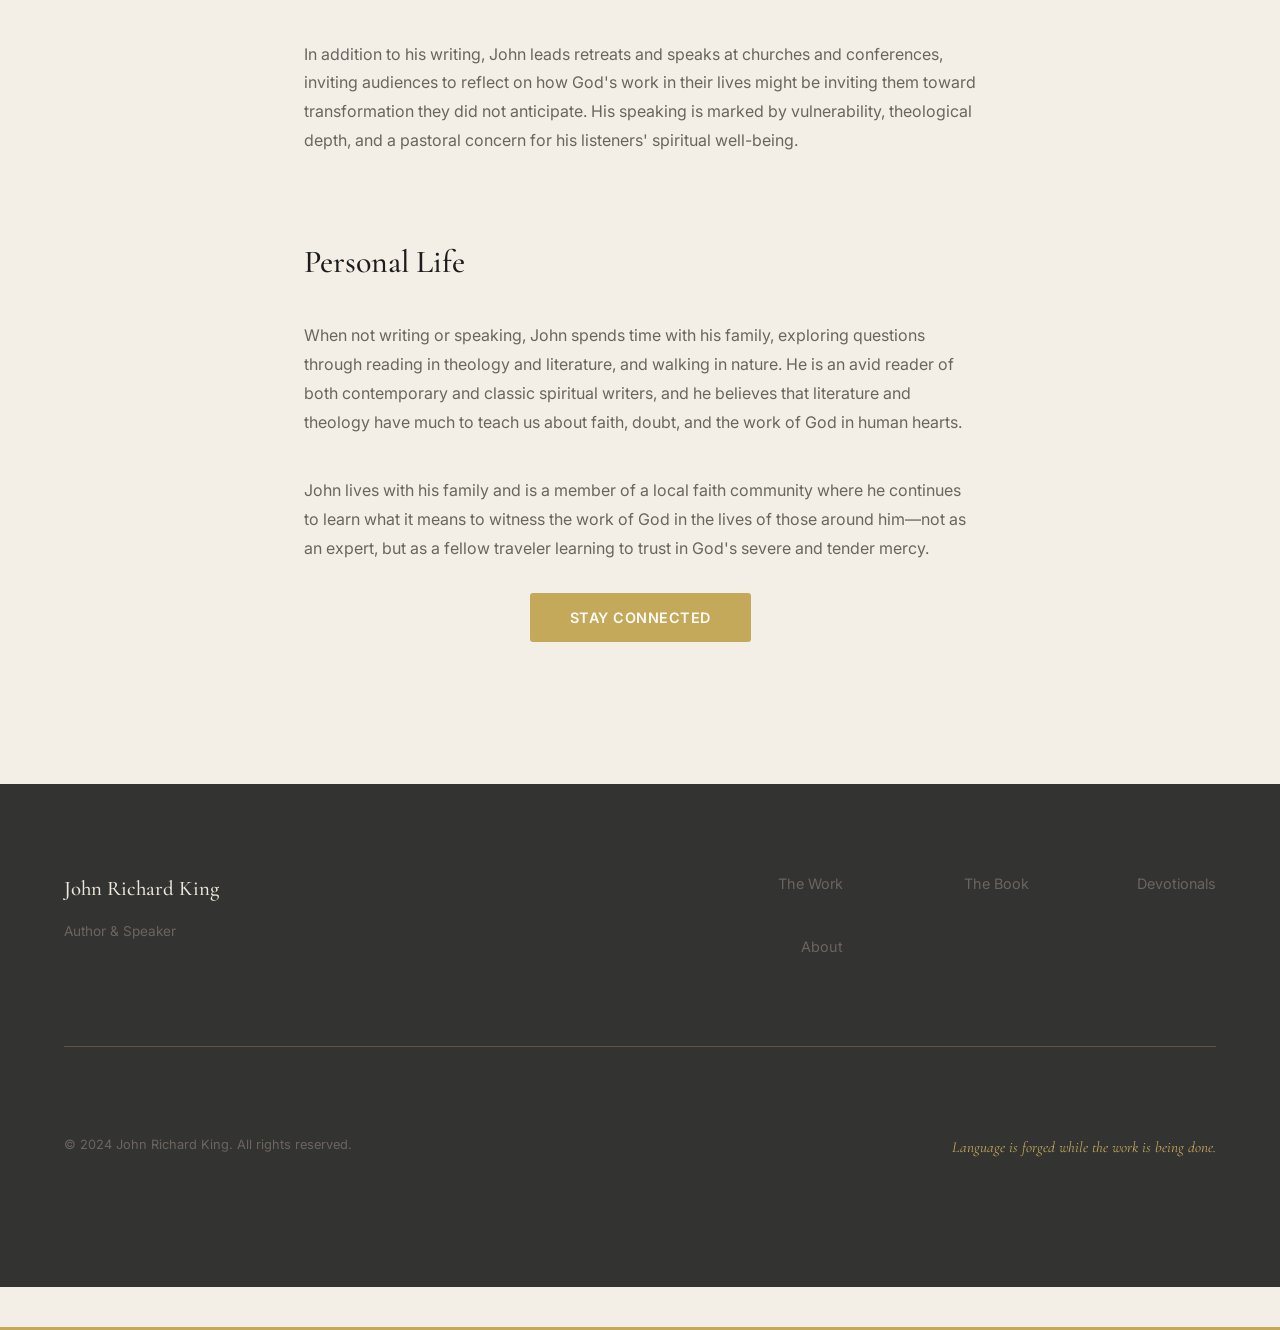
==== commit a3ad0f89: "Add files via upload" ====
--- a/about.html
+++ b/about.html
@@ -3,34 +3,27 @@
 <head>
   <meta charset="UTF-8">
   <meta name="viewport" content="width=device-width, initial-scale=1.0">
-  <title>About — The Foundry</title>
-  <meta name="description" content="The man behind the work.">
-
-  <link rel="preconnect" href="https://fonts.googleapis.com">
-  <link rel="preconnect" href="https://fonts.gstatic.com" crossorigin>
-  <link href="https://fonts.googleapis.com/css2?family=Cormorant+Garamond:ital,wght@0,400;0,500;0,600;1,400;1,500&family=Inter:wght@300;400;450;500&display=swap" rel="stylesheet">
-
+  <title>About — John Richard King</title>
+  <link href="https://fonts.googleapis.com/css2?family=Cormorant+Garamond:ital@0;1&family=Inter:wght@300;400;450;500;600&display=swap" rel="stylesheet">
   <link rel="stylesheet" href="style.css">
-  <script src="main.js" defer></script>
 </head>
 <body>
-
   <div class="gold-top-rule"></div>
 
   <header class="site-header">
     <div class="site-header__inner">
-      <a href="index.html" class="site-header__brand">
-        <span class="site-header__title">The Foundry</span>
-        <span class="site-header__subtitle">by John Richard King</span>
-      </a>
-      <nav class="site-nav" id="site-nav">
-        <a href="work.html" class="site-nav__link">The Work</a>
-        <a href="book.html" class="site-nav__link">The Book</a>
-        <a href="devotionals.html" class="site-nav__link">Devotionals</a>
-        <a href="about.html" class="site-nav__link site-nav__link--active">About</a>
-        <a href="join.html" class="site-nav__cta">Join the Journey</a>
+      <div class="site-header__brand">
+        <h1 class="site-header__title">John Richard King</h1>
+      </div>
+      <nav class="site-nav">
+        <li><a href="index.html" class="site-nav__link">Home</a></li>
+        <li><a href="work.html" class="site-nav__link">The Work</a></li>
+        <li><a href="book.html" class="site-nav__link">The Book</a></li>
+        <li><a href="devotionals.html" class="site-nav__link">Devotionals</a></li>
+        <li><a href="about.html" class="site-nav__link site-nav__link--active">About</a></li>
+        <li><a href="join.html" class="site-nav__link site-nav__cta">JOIN THE JOURNEY</a></li>
       </nav>
-      <button class="nav-toggle" id="nav-toggle" aria-label="Toggle navigation">
+      <button class="nav-toggle" aria-label="Toggle navigation menu">
         <span class="nav-toggle__bar"></span>
         <span class="nav-toggle__bar"></span>
         <span class="nav-toggle__bar"></span>
@@ -38,24 +31,79 @@
     </div>
   </header>
 
-  <main>
-    <section class="page-hero">
-      <h1 class="page-hero__title">About</h1>
+  <section class="page-hero">
+    <div>
+      <h1 class="page-hero__title">A Story Still Being Written</h1>
       <div class="page-hero__rule"></div>
-      <p class="page-hero__subtitle">The man behind the work.</p>
-    </section>
+      <p class="page-hero__subtitle">The journey of an author learning to witness the work of God in unexpected places.</p>
+    </div>
+  </section>
 
-    <section class="page-content container--narrow">
-      <p>This page will hold the author's story. Phase 2 will bring the full narrative.</p>
-      <div class="section-rule"></div>
-      <p>For now, the structure stands. The words will follow.</p>
-    </section>
-  </main>
+  <div class="page-content">
+    <p>
+      John Richard King is an author and speaker dedicated to exploring the intersection of faith, loss, and spiritual transformation. His work focuses on the difficult and beautiful reality that God often meets us not in our moments of triumph, but in our seasons of uncertainty and pain.
+    </p>
+
+    <p>
+      For the past fifteen years, John has been involved in spiritual formation work, guiding individuals and communities through seasons of change and challenge. He has served in various roles—as a spiritual director, retreat leader, and pastoral counselor—always with the conviction that our stories matter deeply and that God's grace is especially evident in the chapters we would rather skip.
+    </p>
+
+    <p>
+      John's own journey toward this calling was not straightforward. After years of pursuing what he thought was his calling, John experienced a significant loss that forced him to reconsider everything. In the darkness of that season, he discovered something unexpected: God's mercy often comes in forms we don't recognize, and faith is not about having all the answers, but about learning to live well with difficult questions.
+    </p>
+
+    <p>
+      That experience became the genesis of his writing and speaking. He felt called to help others navigate the terrain between what they planned and what God is asking of them. He believes that there is a particular grace available in loss, and that the work of God in our lives often looks nothing like we imagined it would.
+    </p>
+
+    <h2>His Work</h2>
+
+    <p>
+      John's writing explores themes of faith, loss, mercy, restraint, obedience, and spiritual formation. His essays and reflections are published in various journals and platforms, and he is currently working on his memoir, A Severe Act of Mercy, which tells the story of his own journey through loss toward deeper faith.
+    </p>
+
+    <p>
+      In addition to his writing, John leads retreats and speaks at churches and conferences, inviting audiences to reflect on how God's work in their lives might be inviting them toward transformation they did not anticipate. His speaking is marked by vulnerability, theological depth, and a pastoral concern for his listeners' spiritual well-being.
+    </p>
+
+    <h2>Personal Life</h2>
+
+    <p>
+      When not writing or speaking, John spends time with his family, exploring questions through reading in theology and literature, and walking in nature. He is an avid reader of both contemporary and classic spiritual writers, and he believes that literature and theology have much to teach us about faith, doubt, and the work of God in human hearts.
+    </p>
+
+    <p>
+      John lives with his family and is a member of a local faith community where he continues to learn what it means to witness the work of God in the lives of those around him—not as an expert, but as a fellow traveler learning to trust in God's severe and tender mercy.
+    </p>
+
+    <p style="text-align: center; margin-top: 2rem;">
+      <a href="join.html" class="btn-gold">STAY CONNECTED</a>
+    </p>
+  </div>
 
   <footer class="site-footer">
-    <div class="container">
-      <p class="site-footer__text">Built by hand. Led by heart. Forged for purpose.</p>
+    <div class="site-footer__inner">
+      <div class="footer-top">
+        <div class="footer-brand">
+          <div class="footer-brand__name">John Richard King</div>
+          <div class="footer-brand__role">Author & Speaker</div>
+        </div>
+        <nav class="footer-nav">
+          <a href="work.html">The Work</a>
+          <a href="book.html">The Book</a>
+          <a href="devotionals.html">Devotionals</a>
+          <a href="about.html">About</a>
+        </nav>
+      </div>
+      <div class="footer-bottom">
+        <div class="footer-bottom__copy">© 2024 John Richard King. All rights reserved.</div>
+        <div class="footer-bottom__motto">Language is forged while the work is being done.</div>
+      </div>
     </div>
   </footer>
+
+  <div class="footer-gold-rule"></div>
+
+  <script src="main.js" defer></script>
 </body>
 </html>
--- a/style.css
+++ b/style.css
@@ -1,706 +1,1363 @@
-/* ============================================================
-   johnrichardking.com — V3
-   A study, a desk, a book left open, a conversation begun.
-   ============================================================ */
-
-*, *::before, *::after {
+/* Color Variables */
+:root {
+  --parchment: #F4EFE6;
+  --cream: #EDE8DC;
+  --cream-light: #F0ECE3;
+  --white: #FDFBF7;
+  --ink: #1C1C1C;
+  --ink-soft: #333;
+  --ink-muted: #6B6560;
+  --ink-faint: #9A948D;
+  --gold: #C4A95B;
+  --gold-dark: #A8903E;
+  --gold-muted: #9E8A5E;
+  --gold-faint: rgba(196, 169, 91, 0.12);
+  --gold-hairline: rgba(196, 169, 91, 0.3);
+  --dark: #3A3A38;
+  --dark-deep: #2E2E2C;
+  --dark-footer: #333331;
+  --serif: 'Cormorant Garamond', 'Georgia', serif;
+  --sans: 'Inter', 'Helvetica Neue', sans-serif;
+  --xs: 0.5rem;
+  --sm: 1rem;
+  --md: 1.5rem;
+  --lg: 2.5rem;
+  --xl: 4rem;
+  --2xl: 5.5rem;
+  --3xl: 7rem;
+}
+
+/* Reset & Base Styles */
+* {
   margin: 0;
   padding: 0;
   box-sizing: border-box;
 }
 
-:root {
-  /* Palette */
-  --parchment:       #F4EFE6;
-  --parchment-warm:  #EDE8DC;
-  --ink:             #1C1C1C;
-  --ink-soft:        #333333;
-  --ink-muted:       #6B6560;
-  --ink-faint:       #9A948D;
-  --gold:            #9E8A5E;
-  --gold-dark:       #7D6C45;
-  --gold-light:      #B8A67A;
-  --gold-faint:      rgba(158, 138, 94, 0.12);
-  --gold-hairline:   rgba(158, 138, 94, 0.3);
-  --cream:           #FDFBF7;
-  --dark:            #1C1C1A;
-  --dark-soft:       #2A2A27;
-  --shadow-xs:       rgba(28, 28, 26, 0.04);
-  --shadow-sm:       rgba(28, 28, 26, 0.08);
-  --shadow-md:       rgba(28, 28, 26, 0.14);
-
-  /* Typography */
-  --serif:           'Cormorant Garamond', 'Georgia', serif;
-  --sans:            'Inter', 'Helvetica Neue', sans-serif;
-  --base-size:       17px;
-  --reading-measure: 700px;
-
-  /* Spacing */
-  --xs:  0.5rem;
-  --sm:  1rem;
-  --md:  1.5rem;
-  --lg:  2.5rem;
-  --xl:  4rem;
-  --2xl: 6rem;
-  --3xl: 8rem;
-
-  /* Motion */
-  --ease:        cubic-bezier(0.25, 0.1, 0.25, 1);
-  --t-fast:      0.2s var(--ease);
-  --t-med:       0.35s var(--ease);
-}
-
-
-/* --- Base --- */
 html {
-  font-size: var(--base-size);
-  -webkit-font-smoothing: antialiased;
-  -moz-osx-font-smoothing: grayscale;
   scroll-behavior: smooth;
+}
+
+@media (prefers-reduced-motion: reduce) {
+  html {
+    scroll-behavior: auto;
+  }
 }
 
 body {
   font-family: var(--sans);
+  font-size: 16px;
+  line-height: 1.6;
   color: var(--ink);
   background-color: var(--parchment);
-  line-height: 1.72;
-  overflow-x: hidden;
-}
-
-h1, h2, h3, h4 {
-  font-family: var(--serif);
-  font-weight: 500;
+  opacity: 0;
+  transition: opacity 0.6s ease-out;
+}
+
+body.loaded {
+  opacity: 1;
+}
+
+@media (prefers-reduced-motion: reduce) {
+  body {
+    transition: none;
+  }
+}
+
+h1, h2, h3, h4, h5, h6 {
+  font-family: var(--serif);
   line-height: 1.2;
-  color: var(--ink);
-}
-
-p {
-  max-width: var(--reading-measure);
-  color: var(--ink-soft);
-  margin-bottom: var(--md);
+  font-weight: 500;
 }
 
 a {
+  color: var(--gold);
+  text-decoration: none;
+  transition: color 0.3s ease;
+}
+
+a:hover {
   color: var(--gold-dark);
-  text-decoration: none;
-  transition: color var(--t-fast);
-}
-a:hover { color: var(--gold); }
-
-::selection {
-  background: var(--gold-faint);
-  color: var(--ink);
+}
+
+button {
+  font-family: var(--sans);
+  border: none;
+  cursor: pointer;
+  transition: all 0.3s ease;
 }
 
 img {
+  display: block;
   max-width: 100%;
-  display: block;
-}
-
-
-/* --- Layout --- */
-.container {
-  max-width: 1120px;
-  margin: 0 auto;
-  padding: 0 var(--lg);
-}
-
-.container--narrow {
-  max-width: var(--reading-measure);
-  margin: 0 auto;
-  padding: 0 var(--lg);
-}
-
-
-/* ============================================================
-   GOLD TOP RULE
-   ============================================================ */
+  height: auto;
+}
+
+/* Gold Top Rule */
 .gold-top-rule {
-  height: 2px;
-  background: linear-gradient(90deg,
-    transparent 0%,
-    var(--gold) 15%,
-    var(--gold) 85%,
-    transparent 100%
-  );
-}
-
-
-/* ============================================================
-   NAVIGATION — Editorial, not app-style
-   ============================================================ */
+  height: 3px;
+  background-color: var(--gold);
+  position: fixed;
+  top: 0;
+  left: 0;
+  right: 0;
+  z-index: 1000;
+}
+
+/* Header */
 .site-header {
   position: sticky;
-  top: 0;
-  z-index: 100;
+  top: 3px;
   background-color: rgba(244, 239, 230, 0.95);
   backdrop-filter: blur(10px);
-  -webkit-backdrop-filter: blur(10px);
+  z-index: 999;
+  border-bottom: 1px solid var(--gold-hairline);
+  transition: box-shadow 0.3s ease;
+}
+
+.site-header.scrolled {
+  box-shadow: 0 4px 12px rgba(0, 0, 0, 0.08);
 }
 
 .site-header__inner {
   display: flex;
+  justify-content: space-between;
   align-items: center;
-  justify-content: space-between;
-  height: 68px;
-  max-width: 1120px;
+  max-width: 1400px;
   margin: 0 auto;
-  padding: 0 var(--lg);
+  padding: var(--lg) var(--xl);
+  gap: var(--lg);
 }
 
 .site-header__brand {
   display: flex;
-  flex-direction: column;
-  text-decoration: none;
-}
-
-.site-header__brand:hover { color: var(--ink); }
+  align-items: center;
+  gap: var(--sm);
+}
 
 .site-header__title {
-  font-family: var(--serif);
-  font-size: 1.25rem;
+  font-size: 1.5rem;
   font-weight: 600;
   color: var(--ink);
-  letter-spacing: 0.01em;
-  line-height: 1.2;
-}
-
-.site-header__subtitle {
-  font-family: var(--sans);
-  font-size: 0.68rem;
+  font-family: var(--serif);
+}
+
+.site-nav {
+  display: flex;
+  align-items: center;
+  gap: var(--xl);
+  list-style: none;
+  flex: 1;
+  justify-content: flex-end;
+}
+
+.site-nav__link {
+  font-size: 0.95rem;
   color: var(--ink-muted);
-  letter-spacing: 0.1em;
-  text-transform: uppercase;
-  line-height: 1.1;
-  margin-top: 1px;
-}
-
-.site-nav {
-  display: flex;
-  align-items: center;
-  gap: var(--md);
-}
-
-.site-nav__link {
-  font-family: var(--sans);
-  font-size: 0.82rem;
-  font-weight: 450;
-  color: var(--ink);
-  letter-spacing: 0.015em;
-  text-decoration: none;
-  padding: 0.3rem 0;
+  font-weight: 500;
   position: relative;
-  transition: color var(--t-fast);
-}
-
-.site-nav__link::after {
-  content: '';
-  position: absolute;
-  bottom: 0;
-  left: 0;
-  width: 0;
-  height: 1px;
-  background: var(--gold);
-  transition: width var(--t-med);
-}
-
-.site-nav__link:hover::after,
-.site-nav__link--active::after {
-  width: 100%;
-}
-
-/* Join — gold accent */
+  transition: color 0.3s ease;
+}
+
+.site-nav__link:hover,
+.site-nav__link--active {
+  color: var(--gold);
+}
+
 .site-nav__cta {
-  font-family: var(--sans);
-  font-size: 0.82rem;
-  font-weight: 500;
-  color: var(--gold-dark);
-  letter-spacing: 0.015em;
-  text-decoration: none;
-  padding: 0.4rem 1rem;
-  border: 1px solid var(--gold-hairline);
-  border-radius: 2px;
-  transition: all var(--t-fast);
+  background-color: var(--gold);
+  color: var(--white) !important;
+  padding: var(--sm) var(--lg);
+  border-radius: 3px;
+  font-weight: 600;
+  font-size: 0.85rem;
+  text-transform: uppercase;
+  letter-spacing: 0.5px;
+  transition: background-color 0.3s ease;
 }
 
 .site-nav__cta:hover {
-  border-color: var(--gold);
-  background: var(--gold-faint);
-  color: var(--gold);
-}
-
-/* Mobile toggle */
+  background-color: var(--gold-dark);
+  color: var(--white) !important;
+}
+
 .nav-toggle {
   display: none;
-  background: none;
-  border: none;
-  cursor: pointer;
-  padding: 0.5rem;
+  background: transparent;
+  padding: var(--sm);
   flex-direction: column;
   gap: 5px;
+  cursor: pointer;
+  z-index: 1001;
 }
 
 .nav-toggle__bar {
-  display: block;
-  width: 22px;
-  height: 1.5px;
-  background: var(--ink);
-  transition: all var(--t-fast);
+  width: 24px;
+  height: 2px;
+  background-color: var(--ink);
+  transition: all 0.3s ease;
   transform-origin: center;
 }
 
 .nav-toggle.active .nav-toggle__bar:nth-child(1) {
-  transform: translateY(6.5px) rotate(45deg);
-}
-.nav-toggle.active .nav-toggle__bar:nth-child(2) { opacity: 0; }
+  transform: rotate(45deg) translateY(10px);
+}
+
+.nav-toggle.active .nav-toggle__bar:nth-child(2) {
+  opacity: 0;
+}
+
 .nav-toggle.active .nav-toggle__bar:nth-child(3) {
-  transform: translateY(-6.5px) rotate(-45deg);
-}
-
-
-/* ============================================================
-   HOMEPAGE HERO
-   Photo left, text right (or stacked on mobile)
-   ============================================================ */
+  transform: rotate(-45deg) translateY(-10px);
+}
+
+/* Hero Section */
 .hero {
-  padding: var(--3xl) 0 var(--2xl);
+  padding: var(--3xl) var(--xl);
+  background-color: var(--parchment);
+  display: flex;
+  align-items: center;
+  min-height: 100vh;
 }
 
 .hero__inner {
+  max-width: 1400px;
+  margin: 0 auto;
+  width: 100%;
   display: grid;
-  grid-template-columns: 1fr 1.2fr;
-  gap: var(--2xl);
+  grid-template-columns: 1fr 1fr;
+  gap: var(--3xl);
   align-items: center;
-  max-width: 1120px;
-  margin: 0 auto;
-  padding: 0 var(--lg);
-}
-
-.hero__photo-frame {
+}
+
+.hero__text {
+  display: flex;
+  flex-direction: column;
+  gap: var(--lg);
+}
+
+.hero__overline {
+  font-size: 0.75rem;
+  font-weight: 600;
+  color: var(--gold);
+  text-transform: uppercase;
+  letter-spacing: 2px;
+}
+
+.hero__headline {
+  font-size: 3.5rem;
+  font-family: var(--serif);
+  line-height: 1.1;
+  color: var(--ink);
+  font-weight: 500;
+}
+
+.hero__headline em {
+  font-style: italic;
+  font-weight: 400;
+}
+
+.hero__body {
+  font-size: 1.1rem;
+  line-height: 1.8;
+  color: var(--ink-muted);
+}
+
+.hero__body + .hero__body {
+  margin-top: var(--md);
+}
+
+.hero__actions {
+  display: flex;
+  gap: var(--md);
+  margin-top: var(--md);
+}
+
+.hero__photo-wrap {
   position: relative;
+  overflow: hidden;
+  border-radius: 2px;
 }
 
 .hero__photo {
   width: 100%;
-  max-width: 420px;
-  border-radius: 2px;
-  box-shadow:
-    0 2px 8px var(--shadow-sm),
-    0 8px 32px var(--shadow-xs);
-}
-
-.hero__photo-frame::after {
-  content: '';
-  position: absolute;
-  bottom: -8px;
-  left: 8px;
-  right: -8px;
-  top: 8px;
-  border: 1px solid var(--gold-hairline);
-  border-radius: 2px;
-  z-index: -1;
-}
-
-.hero__text {
-  max-width: 520px;
-}
-
-.hero__overline {
-  font-family: var(--sans);
-  font-size: 0.72rem;
-  font-weight: 500;
-  text-transform: uppercase;
-  letter-spacing: 0.14em;
-  color: var(--gold-dark);
-  margin-bottom: var(--sm);
-}
-
-.hero__headline {
-  font-family: var(--serif);
-  font-size: clamp(2.2rem, 4.5vw, 3.4rem);
-  font-weight: 500;
-  letter-spacing: -0.01em;
-  line-height: 1.15;
+  height: auto;
+  display: block;
+  filter: grayscale(100%);
+  transition: filter 0.6s ease;
+}
+
+.hero__photo-wrap:hover .hero__photo {
+  filter: grayscale(0%);
+}
+
+/* Buttons */
+.btn-primary {
+  background-color: var(--ink);
+  color: var(--white);
+  padding: 1rem 2rem;
+  border-radius: 3px;
+  font-weight: 600;
+  font-size: 0.9rem;
+  text-transform: uppercase;
+  letter-spacing: 0.5px;
+  transition: background-color 0.3s ease;
+}
+
+.btn-primary:hover {
+  background-color: var(--dark);
+}
+
+.btn-secondary {
+  background-color: transparent;
   color: var(--ink);
-  margin-bottom: var(--md);
-}
-
-.hero__body {
-  font-size: 1rem;
-  line-height: 1.75;
-  color: var(--ink-soft);
-  margin-bottom: var(--lg);
-}
-
-.hero__actions {
-  display: flex;
-  align-items: center;
-  gap: var(--md);
-  flex-wrap: wrap;
-}
-
-.btn-primary {
-  display: inline-block;
-  font-family: var(--sans);
-  font-size: 0.88rem;
-  font-weight: 500;
-  color: var(--cream);
-  background: var(--ink);
-  padding: 0.7rem 1.6rem;
-  border-radius: 2px;
-  letter-spacing: 0.02em;
-  text-decoration: none;
-  transition: all var(--t-fast);
-}
-
-.btn-primary:hover {
-  background: var(--dark-soft);
-  color: var(--cream);
-}
-
-.btn-secondary {
-  display: inline-block;
-  font-family: var(--sans);
-  font-size: 0.85rem;
-  font-weight: 450;
-  color: var(--gold-dark);
-  letter-spacing: 0.02em;
-  text-decoration: none;
-  padding: 0.3rem 0;
-  border-bottom: 1px solid var(--gold-hairline);
-  transition: all var(--t-fast);
+  border: 2px solid var(--ink);
+  padding: calc(1rem - 2px) calc(2rem - 2px);
+  border-radius: 3px;
+  font-weight: 600;
+  font-size: 0.9rem;
+  text-transform: uppercase;
+  letter-spacing: 0.5px;
+  transition: all 0.3s ease;
 }
 
 .btn-secondary:hover {
-  color: var(--gold);
-  border-color: var(--gold);
-}
-
-
-/* ============================================================
-   DARK BANNER — Horizontal quote section
-   ============================================================ */
+  background-color: var(--ink);
+  color: var(--white);
+}
+
+.btn-gold {
+  background-color: var(--gold);
+  color: var(--white);
+  padding: 1rem 2.5rem;
+  border-radius: 3px;
+  font-weight: 600;
+  font-size: 0.9rem;
+  text-transform: uppercase;
+  letter-spacing: 0.5px;
+  transition: background-color 0.3s ease;
+}
+
+.btn-gold:hover {
+  background-color: var(--gold-dark);
+}
+
+/* Dark Banner */
 .dark-banner {
-  background: var(--dark);
-  padding: var(--2xl) 0;
+  background-color: var(--dark);
+  padding: var(--3xl) var(--xl);
+  text-align: center;
 }
 
 .dark-banner__inner {
   max-width: 800px;
   margin: 0 auto;
-  padding: 0 var(--lg);
+  display: flex;
+  flex-direction: column;
+  align-items: center;
+  gap: var(--lg);
+}
+
+.dark-banner__icon {
+  font-size: 4rem;
+  color: var(--gold);
+  line-height: 1;
+}
+
+.dark-banner__quote {
+  font-family: var(--serif);
+  font-size: 1.6rem;
+  font-style: italic;
+  color: var(--cream);
+  line-height: 1.6;
+}
+
+/* Work Section */
+.work-section {
+  background-color: var(--cream-light);
+  padding: var(--3xl) var(--xl);
+}
+
+.work-section__inner {
+  max-width: 1400px;
+  margin: 0 auto;
+}
+
+.section-overline {
+  font-size: 0.75rem;
+  font-weight: 600;
+  color: var(--gold);
+  text-transform: uppercase;
+  letter-spacing: 2px;
+  display: inline-block;
+  margin-bottom: var(--md);
+}
+
+.section-title {
+  font-size: 2.8rem;
+  font-family: var(--serif);
+  color: var(--ink);
+  margin-bottom: var(--sm);
+  font-weight: 500;
+}
+
+.section-subtitle {
+  font-size: 1.1rem;
+  color: var(--ink-muted);
+  margin-bottom: var(--2xl);
+  max-width: 600px;
+}
+
+.section-label {
+  font-size: 0.75rem;
+  font-weight: 700;
+  color: var(--gold);
+  text-transform: uppercase;
+  letter-spacing: 1px;
+  margin-bottom: var(--lg);
+}
+
+.work-grid {
+  display: grid;
+  grid-template-columns: repeat(3, 1fr);
+  gap: var(--lg);
+  margin-bottom: var(--2xl);
+}
+
+.work-card {
+  background-color: var(--white);
+  padding: var(--lg);
+  border-left: 3px solid var(--gold);
+  border-radius: 2px;
+  transition: all 0.3s ease;
+  cursor: pointer;
+  position: relative;
+  perspective: 800px;
+}
+
+.work-card:hover {
+  transform: translateY(-4px);
+  box-shadow: 0 12px 24px rgba(0, 0, 0, 0.1);
+}
+
+.work-card__icon {
+  font-size: 2rem;
+  color: var(--gold);
+  margin-bottom: var(--md);
+  line-height: 1;
+}
+
+.work-card__question {
+  font-size: 0.75rem;
+  font-weight: 600;
+  color: var(--gold);
+  text-transform: uppercase;
+  letter-spacing: 1px;
+  margin-bottom: var(--sm);
+}
+
+.work-card__title {
+  font-family: var(--serif);
+  font-size: 1.3rem;
+  color: var(--ink);
+  margin-bottom: var(--md);
+  line-height: 1.4;
+  font-weight: 500;
+}
+
+.tags-row {
+  display: flex;
+  flex-wrap: wrap;
+  gap: var(--sm);
+  margin-top: var(--lg);
+}
+
+.tag {
+  display: inline-block;
+  background-color: var(--gold-faint);
+  color: var(--gold-dark);
+  padding: 0.4rem 0.8rem;
+  border-radius: 20px;
+  font-size: 0.8rem;
+  font-weight: 500;
+}
+
+.view-all-link {
+  display: inline-block;
+  color: var(--gold);
+  font-weight: 600;
+  text-transform: uppercase;
+  font-size: 0.85rem;
+  letter-spacing: 0.5px;
+  padding-bottom: 4px;
+  border-bottom: 1px solid var(--gold);
+  transition: all 0.3s ease;
+}
+
+.view-all-link:hover {
+  border-bottom-color: var(--gold-dark);
+}
+
+/* Book Section */
+.book-section {
+  background-color: var(--parchment);
+  padding: var(--3xl) var(--xl);
+}
+
+.book-section__inner {
+  max-width: 1400px;
+  margin: 0 auto;
+  display: grid;
+  grid-template-columns: 1fr 1fr;
+  gap: var(--3xl);
+  align-items: center;
+}
+
+.book-cover {
+  background-color: var(--dark);
+  padding: 3rem;
+  position: relative;
+  aspect-ratio: 3 / 4;
+  display: flex;
+  flex-direction: column;
+  justify-content: center;
+  align-items: center;
   text-align: center;
 }
 
-.dark-banner__quote {
-  font-family: var(--serif);
-  font-size: clamp(1.3rem, 2.5vw, 1.8rem);
-  font-weight: 400;
+.book-cover::before {
+  content: '';
+  position: absolute;
+  top: 2rem;
+  left: 2rem;
+  right: 2rem;
+  bottom: 2rem;
+  border: 2px solid var(--gold);
+  pointer-events: none;
+}
+
+.book-cover__label {
+  font-size: 0.7rem;
+  font-weight: 700;
+  color: var(--gold);
+  text-transform: uppercase;
+  letter-spacing: 2px;
+  margin-bottom: var(--md);
+  position: relative;
+  z-index: 1;
+}
+
+.book-cover__title {
+  font-family: var(--serif);
+  font-size: 2rem;
   font-style: italic;
-  color: var(--parchment);
-  line-height: 1.5;
+  color: var(--cream);
+  margin-bottom: var(--lg);
+  line-height: 1.4;
+  position: relative;
+  z-index: 1;
+}
+
+.book-cover__rule {
+  width: 3px;
+  height: 40px;
+  background-color: var(--gold);
+  margin: var(--md) auto;
+  position: relative;
+  z-index: 1;
+}
+
+.book-cover__author {
+  font-size: 0.9rem;
+  color: var(--cream);
+  font-weight: 500;
+  position: relative;
+  z-index: 1;
+}
+
+.book-text__overline {
+  font-size: 0.75rem;
+  font-weight: 600;
+  color: var(--gold);
+  text-transform: uppercase;
+  letter-spacing: 2px;
   margin-bottom: var(--md);
 }
 
-.dark-banner__rule {
-  width: 50px;
-  height: 1px;
-  background: var(--gold);
-  margin: var(--md) auto;
-}
-
-.dark-banner__attr {
-  font-family: var(--sans);
-  font-size: 0.78rem;
-  font-weight: 400;
-  color: var(--ink-faint);
-  letter-spacing: 0.06em;
-  text-transform: uppercase;
-}
-
-
-/* ============================================================
-   PAGE HERO — Inner pages
-   ============================================================ */
-.page-hero {
-  padding: var(--3xl) 0 var(--xl);
-  text-align: center;
-}
-
-.page-hero__title {
-  font-family: var(--serif);
-  font-size: clamp(2.2rem, 4vw, 3.2rem);
-  font-weight: 500;
-  margin-bottom: var(--sm);
-}
-
-.page-hero__rule {
-  width: 50px;
-  height: 1px;
-  background: var(--gold);
-  margin: var(--md) auto;
-}
-
-.page-hero__subtitle {
-  font-family: var(--serif);
-  font-size: 1.1rem;
+.book-text__title {
+  font-family: var(--serif);
+  font-size: 2.5rem;
+  color: var(--ink);
+  margin-bottom: var(--md);
+  line-height: 1.2;
+  font-weight: 500;
+}
+
+.book-text__status {
   font-style: italic;
   color: var(--ink-muted);
-  max-width: 520px;
+  margin-bottom: var(--lg);
+  font-size: 1.05rem;
+}
+
+.book-text__body {
+  color: var(--ink-muted);
+  line-height: 1.8;
+  margin-bottom: var(--2xl);
+  font-size: 1rem;
+}
+
+.book-fit {
+  display: grid;
+  grid-template-columns: 1fr 1fr;
+  gap: var(--xl);
+  margin-bottom: var(--2xl);
+}
+
+.book-fit__col {
+  display: flex;
+  flex-direction: column;
+}
+
+.book-fit__col--not .book-fit__list::before {
+  content: '';
+}
+
+.book-fit__col h4 {
+  font-family: var(--serif);
+  font-size: 1.1rem;
+  color: var(--ink);
+  margin-bottom: var(--md);
+  font-weight: 500;
+}
+
+.book-fit__list {
+  list-style: none;
+  display: flex;
+  flex-direction: column;
+  gap: var(--sm);
+}
+
+.book-fit__list li {
+  font-size: 0.95rem;
+  color: var(--ink-muted);
+  padding-left: 1.5rem;
+  position: relative;
+}
+
+.book-fit__col:first-child .book-fit__list li::before {
+  content: '✓';
+  position: absolute;
+  left: 0;
+  color: var(--gold);
+  font-weight: bold;
+}
+
+.book-fit__col:last-child .book-fit__list li::before {
+  content: '✕';
+  position: absolute;
+  left: 0;
+  color: var(--ink-faint);
+  font-weight: bold;
+}
+
+/* Devotionals Section */
+.devotionals-section {
+  background-color: var(--cream-light);
+  padding: var(--3xl) var(--xl);
+}
+
+.devotionals-section__inner {
+  max-width: 1400px;
   margin: 0 auto;
+}
+
+.devos-cards {
+  display: grid;
+  grid-template-columns: 1fr 1fr;
+  gap: var(--lg);
+  margin-bottom: var(--2xl);
+}
+
+.devo-card {
+  padding: var(--2xl);
+  border-radius: 2px;
+  display: flex;
+  flex-direction: column;
+  align-items: center;
+  text-align: center;
+  gap: var(--lg);
+}
+
+.devo-card--voice {
+  background-color: var(--dark);
+  color: var(--cream);
+}
+
+.devo-card--written {
+  background-color: var(--white);
+  border: 2px solid var(--gold-hairline);
+}
+
+.devo-card__icon {
+  font-size: 2.5rem;
+  line-height: 1;
+}
+
+.devo-card--voice .devo-card__icon {
+  color: var(--gold);
+}
+
+.devo-card--written .devo-card__icon {
+  color: var(--gold);
+}
+
+.devo-card__title {
+  font-family: var(--serif);
+  font-size: 1.5rem;
+  font-weight: 500;
+  line-height: 1.3;
+}
+
+.devo-card__platform {
+  font-size: 0.8rem;
+  font-weight: 600;
+  text-transform: uppercase;
+  letter-spacing: 1px;
+}
+
+.devo-card--voice .devo-card__platform {
+  color: var(--gold);
+}
+
+.devo-card--written .devo-card__platform {
+  color: var(--gold);
+}
+
+.devo-card__body {
+  font-size: 0.95rem;
   line-height: 1.6;
-}
-
-
-/* ============================================================
-   FRAME CARDS — Picture-frame lift hover
-   ============================================================ */
+  opacity: 0.85;
+}
+
+.devo-previews {
+  display: grid;
+  grid-template-columns: repeat(3, 1fr);
+  gap: var(--lg);
+}
+
+.devo-preview {
+  background-color: var(--white);
+  padding: var(--lg);
+  border-left: 3px solid var(--gold);
+  border-radius: 2px;
+}
+
+.devo-preview__title {
+  font-family: var(--serif);
+  font-size: 1.1rem;
+  color: var(--ink);
+  margin-bottom: var(--sm);
+  font-weight: 500;
+}
+
+.devo-preview__excerpt {
+  font-size: 0.95rem;
+  color: var(--ink-muted);
+  line-height: 1.6;
+}
+
+/* About Section */
+.about-section {
+  background-color: var(--parchment);
+  padding: var(--3xl) var(--xl);
+}
+
+.about-section__inner {
+  max-width: 1400px;
+  margin: 0 auto;
+  display: grid;
+  grid-template-columns: 1fr 1fr;
+  gap: var(--3xl);
+  align-items: center;
+}
+
+.about-photo {
+  position: relative;
+  overflow: hidden;
+  border-radius: 2px;
+}
+
+.about-photo img {
+  width: 100%;
+  height: auto;
+  filter: grayscale(100%);
+  transition: filter 0.6s ease;
+}
+
+.about-section__inner:hover .about-photo img {
+  filter: grayscale(0%);
+}
+
+.about-text__overline {
+  font-size: 0.75rem;
+  font-weight: 600;
+  color: var(--gold);
+  text-transform: uppercase;
+  letter-spacing: 2px;
+  margin-bottom: var(--md);
+}
+
+.about-text__title {
+  font-family: var(--serif);
+  font-size: 2.5rem;
+  color: var(--ink);
+  margin-bottom: var(--lg);
+  line-height: 1.2;
+  font-weight: 500;
+}
+
+.about-text p {
+  color: var(--ink-muted);
+  line-height: 1.8;
+  margin-bottom: var(--lg);
+  font-size: 1rem;
+}
+
+.about-text p:last-of-type {
+  margin-bottom: var(--lg);
+}
+
+.follow-link {
+  color: var(--gold);
+  font-weight: 600;
+  text-transform: uppercase;
+  font-size: 0.85rem;
+  letter-spacing: 0.5px;
+  display: inline-block;
+  padding-bottom: 4px;
+  border-bottom: 1px solid var(--gold);
+  transition: all 0.3s ease;
+}
+
+.follow-link:hover {
+  border-bottom-color: var(--gold-dark);
+}
+
+/* Join Section */
+.join-section {
+  background-color: var(--dark);
+  padding: var(--3xl) var(--xl);
+}
+
+.join-section__inner {
+  max-width: 600px;
+  margin: 0 auto;
+  text-align: center;
+  display: flex;
+  flex-direction: column;
+  align-items: center;
+}
+
+.join__icon {
+  font-size: 3rem;
+  color: var(--gold);
+  line-height: 1;
+  margin-bottom: var(--lg);
+}
+
+.join__title {
+  font-family: var(--serif);
+  font-size: 2.5rem;
+  font-style: italic;
+  color: var(--cream);
+  margin-bottom: var(--sm);
+  font-weight: 500;
+}
+
+.join__subtitle {
+  font-size: 1.1rem;
+  color: var(--cream);
+  margin-bottom: var(--lg);
+}
+
+.join__body {
+  color: var(--cream);
+  font-size: 0.95rem;
+  line-height: 1.7;
+  margin-bottom: var(--2xl);
+  max-width: 500px;
+}
+
+.join-form {
+  width: 100%;
+  display: flex;
+  flex-direction: column;
+  gap: var(--md);
+  margin-bottom: var(--lg);
+}
+
+.join-form__input {
+  padding: 1rem;
+  border: 2px solid var(--gold-hairline);
+  background-color: rgba(255, 255, 255, 0.05);
+  color: var(--white);
+  font-family: var(--sans);
+  font-size: 0.95rem;
+  border-radius: 3px;
+  transition: all 0.3s ease;
+}
+
+.join-form__input::placeholder {
+  color: rgba(255, 255, 255, 0.5);
+}
+
+.join-form__input:focus {
+  outline: none;
+  border-color: var(--gold);
+  background-color: rgba(255, 255, 255, 0.1);
+}
+
+.join-form__btn {
+  background-color: var(--gold);
+  color: var(--white);
+  padding: 1rem;
+  font-weight: 600;
+  font-size: 0.9rem;
+  text-transform: uppercase;
+  letter-spacing: 0.5px;
+  border-radius: 3px;
+  transition: background-color 0.3s ease;
+}
+
+.join-form__btn:hover {
+  background-color: var(--gold-dark);
+}
+
+.join__fine-print {
+  font-size: 0.8rem;
+  color: var(--ink-faint);
+  margin-top: var(--md);
+}
+
+/* Footer */
+.site-footer {
+  background-color: var(--dark-footer);
+  padding: var(--2xl) var(--xl);
+}
+
+.site-footer__inner {
+  max-width: 1400px;
+  margin: 0 auto;
+}
+
+.footer-top {
+  display: grid;
+  grid-template-columns: 1fr 1fr;
+  gap: var(--3xl);
+  margin-bottom: var(--2xl);
+  padding-bottom: var(--2xl);
+  border-bottom: 1px solid var(--gold-hairline);
+}
+
+.footer-brand {
+  display: flex;
+  flex-direction: column;
+  gap: var(--sm);
+}
+
+.footer-brand__name {
+  font-family: var(--serif);
+  font-size: 1.3rem;
+  color: var(--cream);
+  font-weight: 500;
+}
+
+.footer-brand__role {
+  font-size: 0.85rem;
+  color: var(--ink-muted);
+}
+
+.footer-nav {
+  display: grid;
+  grid-template-columns: repeat(3, 1fr);
+  gap: var(--lg);
+  justify-items: end;
+}
+
+.footer-nav a {
+  color: var(--ink-muted);
+  font-size: 0.9rem;
+  transition: color 0.3s ease;
+}
+
+.footer-nav a:hover {
+  color: var(--gold);
+}
+
+.footer-bottom {
+  display: grid;
+  grid-template-columns: 1fr 1fr;
+  gap: var(--2xl);
+  margin-bottom: var(--lg);
+}
+
+.footer-bottom__copy {
+  font-size: 0.8rem;
+  color: var(--ink-muted);
+}
+
+.footer-bottom__motto {
+  font-family: var(--serif);
+  font-size: 0.95rem;
+  font-style: italic;
+  color: var(--gold);
+  text-align: right;
+}
+
+.footer-gold-rule {
+  height: 3px;
+  background-color: var(--gold);
+  margin-top: var(--lg);
+}
+
+/* Inner Page Hero */
+.page-hero {
+  padding: var(--3xl) var(--xl);
+  background-color: var(--parchment);
+  text-align: center;
+  min-height: 40vh;
+  display: flex;
+  align-items: center;
+  justify-content: center;
+}
+
+.page-hero__title {
+  font-family: var(--serif);
+  font-size: 3rem;
+  color: var(--ink);
+  margin-bottom: var(--md);
+  font-weight: 500;
+}
+
+.page-hero__rule {
+  width: 3px;
+  height: 40px;
+  background-color: var(--gold);
+  margin: var(--lg) auto;
+}
+
+.page-hero__subtitle {
+  font-size: 1.1rem;
+  color: var(--ink-muted);
+  max-width: 600px;
+  margin: var(--lg) auto 0;
+}
+
+/* Page Content */
+.page-content {
+  max-width: 800px;
+  margin: 0 auto;
+  padding: var(--3xl) var(--xl);
+  background-color: var(--parchment);
+  color: var(--ink-muted);
+  line-height: 1.8;
+}
+
+.page-content p {
+  margin-bottom: var(--lg);
+  font-size: 1rem;
+}
+
+.page-content h2 {
+  font-size: 2rem;
+  color: var(--ink);
+  margin: var(--2xl) 0 var(--lg) 0;
+  font-weight: 500;
+}
+
+.section-rule {
+  width: 3px;
+  height: 40px;
+  background-color: var(--gold);
+  margin: var(--2xl) 0;
+}
+
+/* Frame Card */
 .frame-card {
+  background-color: var(--white);
+  border-left: 3px solid var(--gold);
+  padding: var(--lg);
+  border-radius: 2px;
+  display: flex;
+  flex-direction: column;
+  gap: var(--md);
+  transition: all 0.3s ease;
+  cursor: pointer;
   position: relative;
-  background: var(--cream);
-  border: 1px solid var(--gold-hairline);
-  border-radius: 2px;
-  padding: var(--lg);
+  perspective: 800px;
   text-decoration: none;
+  color: inherit;
+}
+
+.frame-card:hover {
+  transform: translateY(-4px);
+  box-shadow: 0 12px 24px rgba(0, 0, 0, 0.1);
+}
+
+@media (prefers-reduced-motion: reduce) {
+  .frame-card:hover {
+    transform: none;
+  }
+}
+
+.frame-card__label {
+  font-size: 0.7rem;
+  font-weight: 700;
+  color: var(--gold);
+  text-transform: uppercase;
+  letter-spacing: 1px;
+}
+
+.frame-card__title {
+  font-family: var(--serif);
+  font-size: 1.3rem;
   color: var(--ink);
-  display: block;
-  transition:
-    transform var(--t-med),
-    box-shadow var(--t-med),
-    border-color var(--t-med);
-  box-shadow:
-    0 1px 4px var(--shadow-xs),
-    0 4px 16px var(--shadow-xs);
-  overflow: hidden;
-}
-
-.frame-card::before {
-  content: '';
-  position: absolute;
-  top: 0;
-  left: 0;
-  right: 0;
-  height: 2px;
-  background: var(--gold);
-  transform: scaleX(0);
-  transform-origin: center;
-  transition: transform var(--t-med);
-}
-
-.frame-card:hover {
-  transform: translateY(-5px);
-  box-shadow:
-    0 4px 12px var(--shadow-sm),
-    0 16px 40px var(--shadow-xs);
-  border-color: var(--gold-light);
-}
-
-.frame-card:hover::before {
-  transform: scaleX(1);
-}
-
-.frame-card__label {
-  font-family: var(--sans);
-  font-size: 0.7rem;
-  font-weight: 500;
-  text-transform: uppercase;
-  letter-spacing: 0.12em;
-  color: var(--gold-dark);
-  margin-bottom: var(--xs);
-  display: block;
-}
-
-.frame-card__title {
-  font-family: var(--serif);
-  font-size: 1.4rem;
-  font-weight: 500;
-  margin-bottom: var(--sm);
-  line-height: 1.3;
+  line-height: 1.4;
+  font-weight: 500;
 }
 
 .frame-card__excerpt {
-  font-size: 0.9rem;
+  font-size: 0.95rem;
   color: var(--ink-muted);
-  line-height: 1.65;
-  max-width: none;
+  line-height: 1.6;
 }
 
 .frame-card__arrow {
-  display: inline-block;
-  margin-top: var(--md);
-  font-family: var(--sans);
-  font-size: 0.78rem;
-  font-weight: 500;
-  color: var(--gold-dark);
-  letter-spacing: 0.04em;
-  transition: transform var(--t-fast), color var(--t-fast);
-}
-
-.frame-card:hover .frame-card__arrow {
-  transform: translateX(4px);
-  color: var(--gold);
-}
-
-
-/* ============================================================
-   WORK GRID
-   ============================================================ */
-.work-grid {
+  color: var(--gold);
+  font-weight: 600;
+  margin-top: var(--sm);
+}
+
+/* Standalone Work Grid */
+.standalone-work-grid {
   display: grid;
-  grid-template-columns: repeat(auto-fit, minmax(300px, 1fr));
+  grid-template-columns: repeat(3, 1fr);
   gap: var(--lg);
-  padding-bottom: var(--3xl);
-}
-
-
-/* ============================================================
-   PAGE CONTENT — Reading sections
-   ============================================================ */
-.page-content {
-  max-width: var(--reading-measure);
+}
+
+/* Container */
+.container {
+  max-width: 1400px;
   margin: 0 auto;
-  padding: 0 var(--lg) var(--3xl);
-}
-
-.page-content h2 {
-  font-size: clamp(1.4rem, 2.5vw, 1.8rem);
-  margin-top: var(--xl);
-  margin-bottom: var(--md);
-}
-
-.section-rule {
-  width: 40px;
-  height: 1px;
-  background: var(--gold);
-  border: none;
-  margin: var(--xl) 0;
-}
-
-
-/* ============================================================
-   FOOTER
-   ============================================================ */
-.site-footer {
-  padding: var(--xl) 0;
-  border-top: 1px solid var(--gold-hairline);
-  text-align: center;
-}
-
-.site-footer__text {
-  font-family: var(--serif);
-  font-size: 0.88rem;
-  font-style: italic;
-  color: var(--ink-muted);
-  letter-spacing: 0.02em;
-  max-width: none;
-}
-
-
-/* ============================================================
-   RESPONSIVE
-   ============================================================ */
-@media (max-width: 900px) {
-  .hero__inner {
+  padding: var(--3xl) var(--xl);
+}
+
+.container--narrow {
+  max-width: 800px;
+}
+
+/* Responsive */
+@media (max-width: 1100px) {
+  .hero__inner,
+  .book-section__inner,
+  .about-section__inner {
+    grid-template-columns: 1fr;
+    gap: var(--2xl);
+  }
+
+  .work-grid {
+    grid-template-columns: repeat(2, 1fr);
+  }
+
+  .standalone-work-grid {
+    grid-template-columns: repeat(2, 1fr);
+  }
+
+  .devos-cards {
+    grid-template-columns: 1fr;
+  }
+
+  .devo-previews {
+    grid-template-columns: repeat(2, 1fr);
+  }
+
+  .footer-top {
     grid-template-columns: 1fr;
     gap: var(--xl);
+  }
+
+  .footer-nav {
+    grid-template-columns: 1fr;
+    justify-items: start;
+  }
+
+  .footer-bottom {
+    grid-template-columns: 1fr;
     text-align: center;
   }
 
-  .hero__photo-frame {
-    max-width: 320px;
-    margin: 0 auto;
-  }
-
-  .hero__photo-frame::after { display: none; }
-
-  .hero__text {
-    max-width: 100%;
-    margin: 0 auto;
-  }
-
-  .hero__actions {
-    justify-content: center;
-  }
-
-  .work-grid {
-    grid-template-columns: 1fr;
+  .footer-bottom__motto {
+    text-align: center;
   }
 }
 
 @media (max-width: 768px) {
   .site-header__inner {
-    height: 60px;
-    padding: 0 var(--md);
+    padding: var(--lg) var(--md);
+  }
+
+  .site-header__title {
+    font-size: 1.2rem;
   }
 
   .site-nav {
-    display: none;
     position: fixed;
-    top: 62px;
+    top: 3px;
     left: 0;
     right: 0;
     bottom: 0;
-    background: rgba(244, 239, 230, 0.98);
-    backdrop-filter: blur(16px);
-    -webkit-backdrop-filter: blur(16px);
+    background-color: var(--parchment);
     flex-direction: column;
-    align-items: center;
-    justify-content: center;
+    justify-content: flex-start;
+    align-items: flex-start;
     gap: var(--lg);
-    z-index: 99;
-  }
-
-  .site-nav.open { display: flex; }
-  .site-nav__link { font-size: 1.1rem; }
-  .site-nav__cta { font-size: 1rem; padding: 0.6rem 1.5rem; }
-  .nav-toggle { display: flex; }
-
-  .container,
-  .container--narrow {
-    padding: 0 var(--md);
+    padding: calc(60px + var(--xl)) var(--xl) var(--xl);
+    transform: translateX(-100%);
+    transition: transform 0.3s ease;
+    list-style: none;
+    z-index: 998;
+    max-width: 80vw;
+  }
+
+  .site-nav.active {
+    transform: translateX(0);
+  }
+
+  .site-nav__link,
+  .site-nav__cta {
+    width: 100%;
+    padding: var(--md);
+    text-align: left;
+  }
+
+  .site-nav__cta {
+    background-color: var(--gold);
+    color: var(--white) !important;
+  }
+
+  .nav-toggle {
+    display: flex;
   }
 
   .hero {
-    padding: var(--2xl) 0 var(--xl);
+    padding: var(--2xl) var(--md);
+    min-height: auto;
   }
 
   .hero__inner {
-    padding: 0 var(--md);
+    grid-template-columns: 1fr;
+    gap: var(--2xl);
+  }
+
+  .hero__headline {
+    font-size: 2.5rem;
+  }
+
+  .hero__actions {
+    flex-direction: column;
+  }
+
+  .hero__actions button {
+    width: 100%;
+    text-align: center;
+  }
+
+  .section-title {
+    font-size: 2rem;
+  }
+
+  .work-grid,
+  .standalone-work-grid {
+    grid-template-columns: 1fr;
+  }
+
+  .book-section,
+  .devotionals-section {
+    padding: var(--2xl) var(--md);
+  }
+
+  .book-section__inner {
+    grid-template-columns: 1fr;
+  }
+
+  .devo-previews {
+    grid-template-columns: 1fr;
+  }
+
+  .about-section {
+    padding: var(--2xl) var(--md);
+  }
+
+  .about-section__inner {
+    grid-template-columns: 1fr;
+  }
+
+  .about-text__title {
+    font-size: 2rem;
+  }
+
+  .join-section {
+    padding: var(--2xl) var(--md);
   }
 
   .page-hero {
-    padding: var(--2xl) 0 var(--lg);
+    padding: var(--2xl) var(--md);
+  }
+
+  .page-hero__title {
+    font-size: 2rem;
   }
 
   .page-content {
-    padding: 0 var(--md) var(--2xl);
-  }
-}
-
-
-/* ============================================================
-   REDUCED MOTION
-   ============================================================ */
-@media (prefers-reduced-motion: reduce) {
-  *, *::before, *::after {
-    transition-duration: 0s !important;
-  }
-  html { scroll-behavior: auto; }
-  .frame-card:hover { transform: none; }
-  .frame-card:hover .frame-card__arrow { transform: none; }
-}
-
-
-/* ============================================================
-   PARCHMENT TEXTURE (subtle)
-   ============================================================ */
-body::before {
-  content: '';
-  position: fixed;
-  inset: 0;
-  pointer-events: none;
-  z-index: -1;
-  background-image:
-    radial-gradient(ellipse at 25% 50%, rgba(190, 175, 145, 0.07) 0%, transparent 60%),
-    radial-gradient(ellipse at 75% 25%, rgba(190, 175, 145, 0.05) 0%, transparent 50%);
-}
+    padding: var(--2xl) var(--md);
+  }
+
+  .site-footer {
+    padding: var(--2xl) var(--md);
+  }
+
+  .footer-nav {
+    gap: var(--md);
+  }
+
+  .dark-banner {
+    padding: var(--2xl) var(--md);
+  }
+
+  .dark-banner__quote {
+    font-size: 1.3rem;
+  }
+}
+
+@media (max-width: 600px) {
+  .hero__headline {
+    font-size: 2rem;
+  }
+
+  .section-title {
+    font-size: 1.5rem;
+  }
+
+  .page-hero__title {
+    font-size: 1.5rem;
+  }
+
+  .book-cover {
+    padding: 2rem;
+  }
+
+  .book-fit {
+    grid-template-columns: 1fr;
+  }
+}
